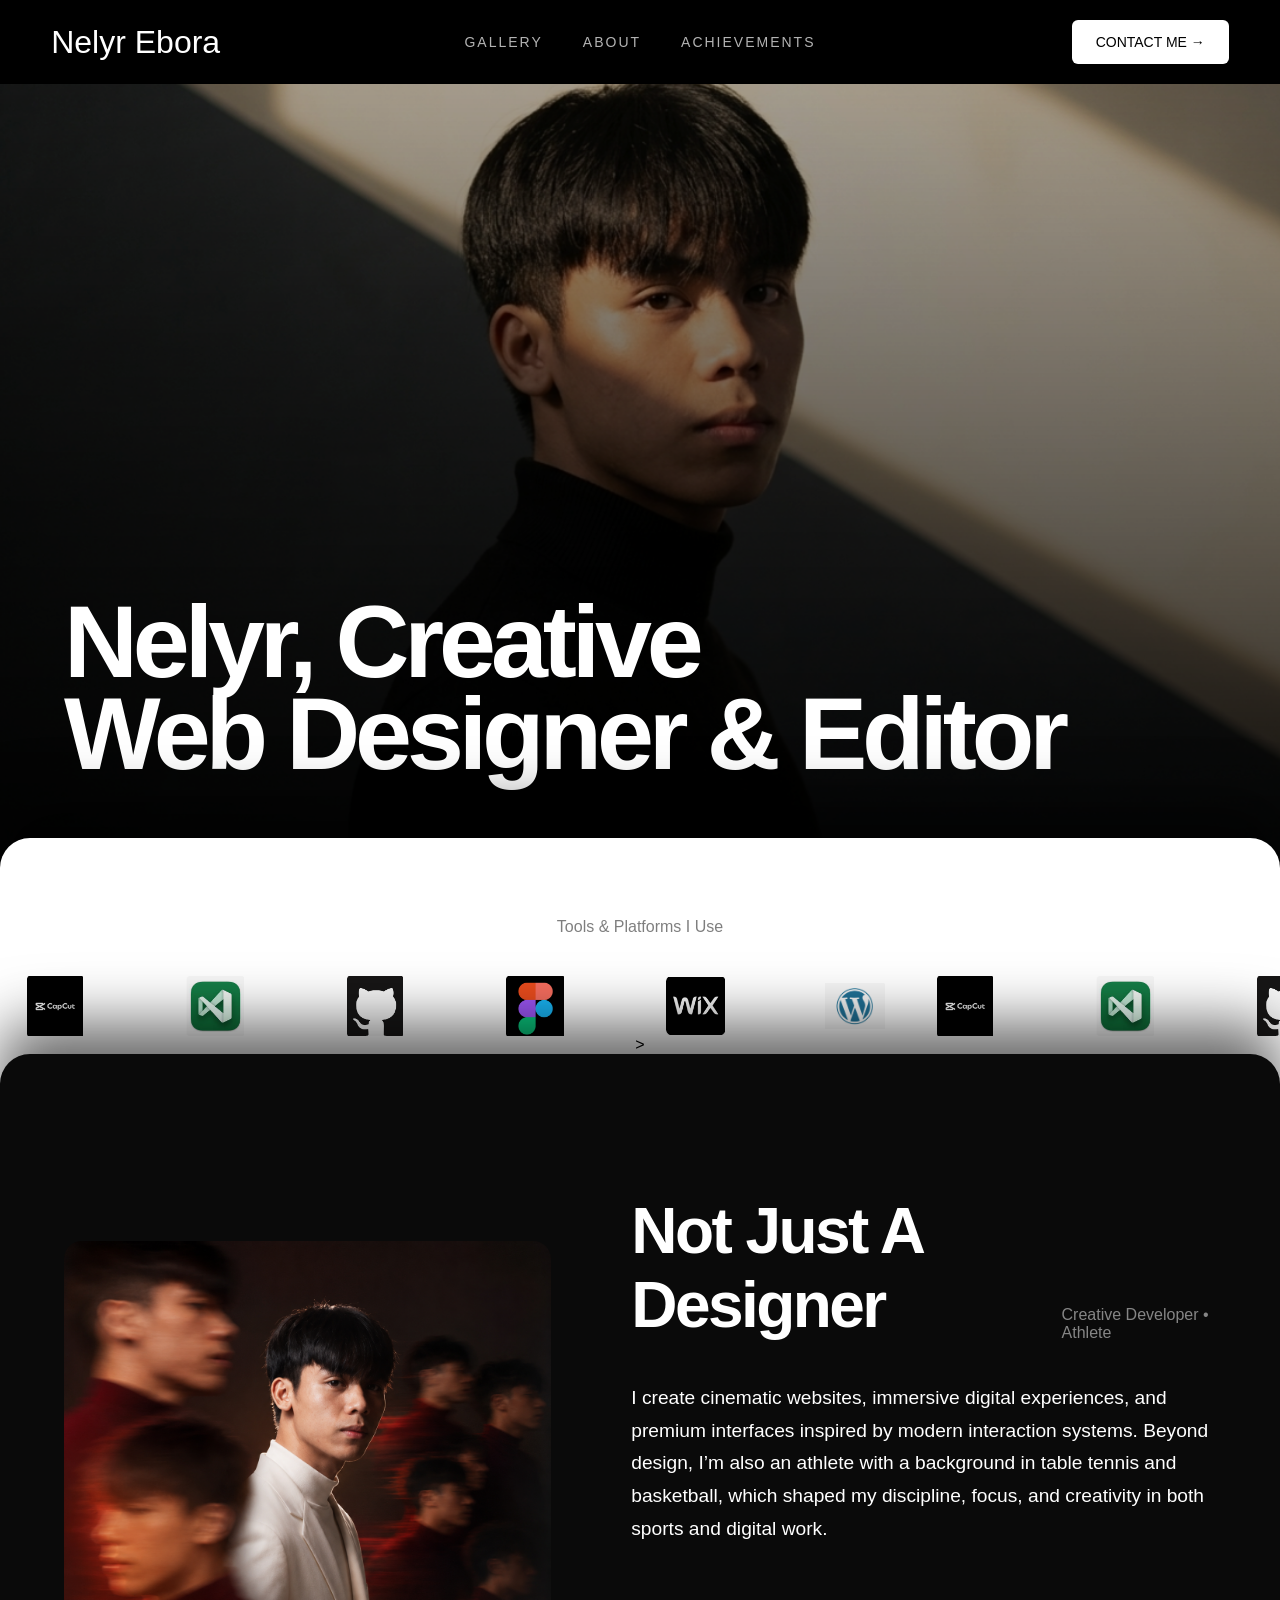
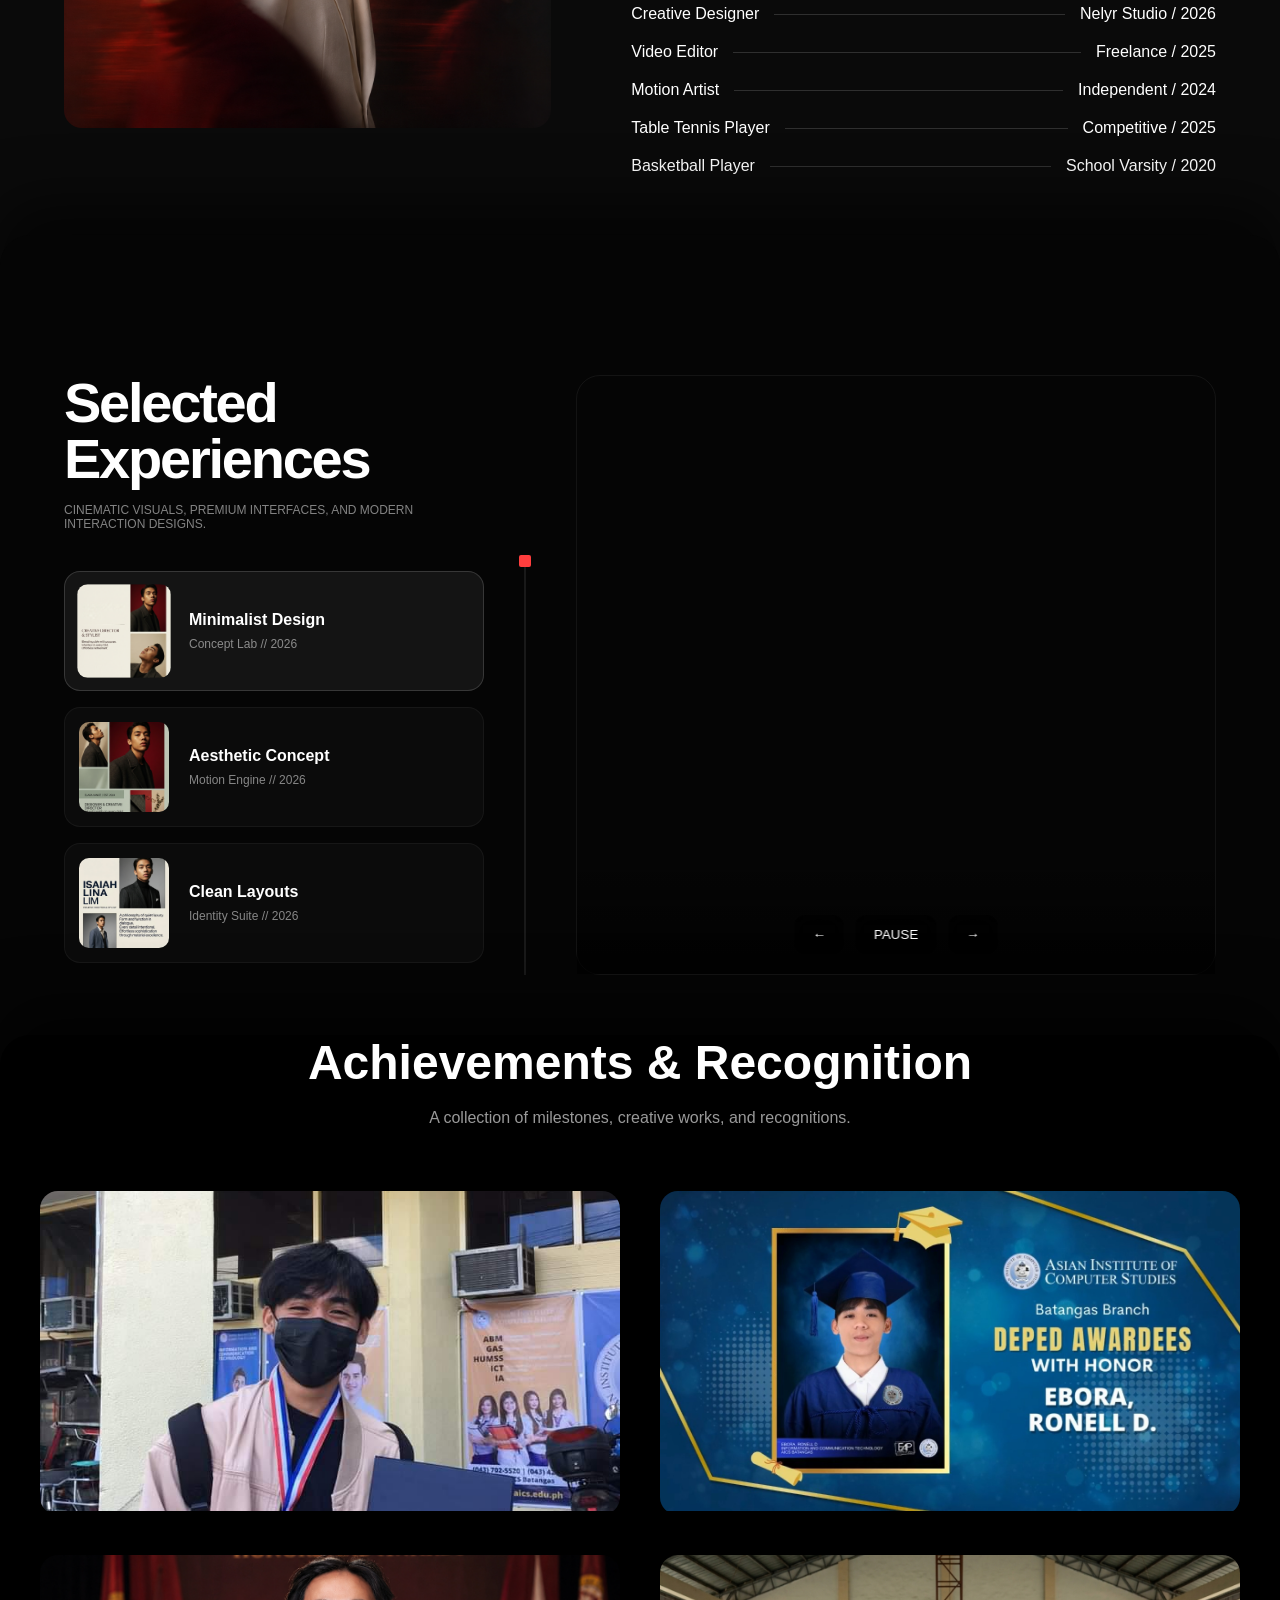
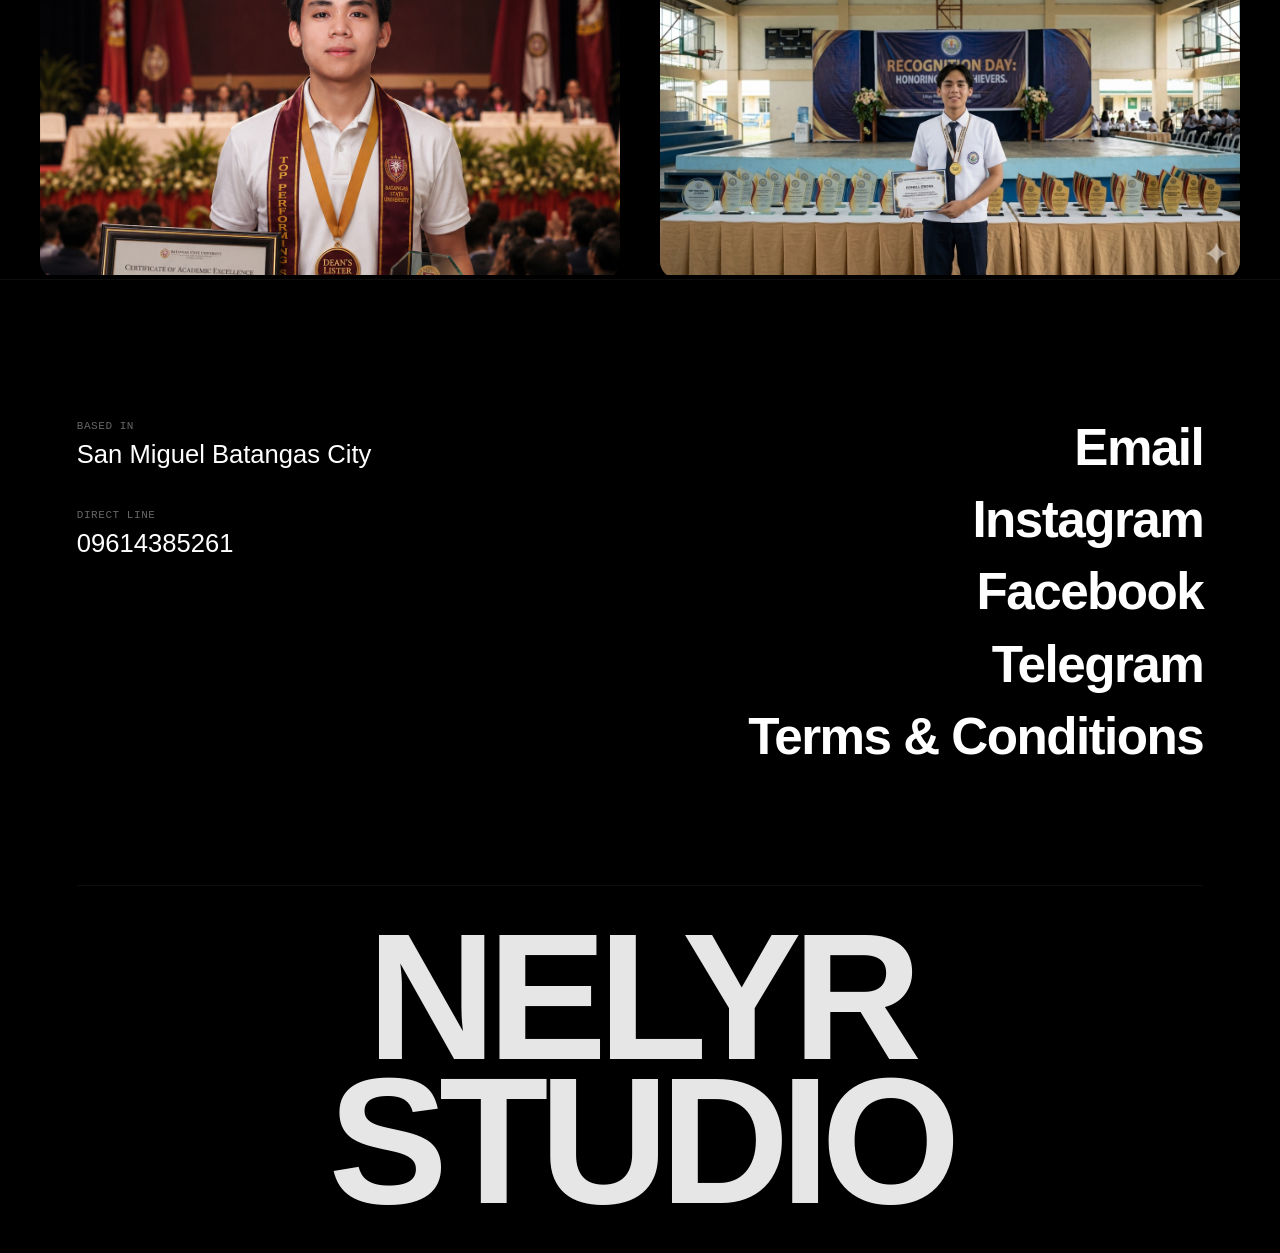
==== index.html @ 5912e6f0 "initial commit websites" ====
<!DOCTYPE html>
<html lang="en">
<head>
    <meta charset="UTF-8" />
    <meta name="viewport" content="width=device-width, initial-scale=1.0" />

    <title>Nelyr | Creative Designer</title>

    <link rel="stylesheet" href="style.css" />
    <link rel="stylesheet" href="animations.css" />
    <link rel="stylesheet" href="gallery.css" />
</head>

<body>

    <!-- NAVBAR -->
    <nav class="navbar">

        <div class="logo">
            <a href="#" class="logo-link">Nelyr Ebora</a>
        </div>

        <ul class="nav-links">
            <li><a href="#gallery">Gallery</a></li>
            <li><a href="#about">About</a></li>
            <li><a href="#achievements">Achievements</a></li>
        </ul>

        <div class="nav-right">

            <!-- FIXED CONTACT BUTTON -->
            <a href="#" class="contact-btn" id="contactTrigger">
                CONTACT ME →
            </a>

        </div>

    </nav>

    <!-- HERO -->
    <header class="hero">

        <img src="images/mark-g.png" alt="Hero Image" class="hero-image" />

        <div class="hero-overlay"></div>

        <div class="hero-title-wrapper">

            <h1 class="reveal-text">
                Nelyr, Creative
            </h1>

            <h1 class="reveal-text delay">
                Web Designer & Editor
            </h1>

        </div>

    </header>

    <!-- TICKER -->

    <p>Tools & Platforms I Use</p>

    <section class="ticker-section">

    <p>Tools & Platforms I Use</p>

  <div class="ticker-wrapper">

    <div class="ticker-track">

        <!-- GROUP 1 -->
        <div class="ticker-group">
            <div class="ticker-item"><img src="images/capcut.png"></div>
            <div class="ticker-item"><img src="images/vscode.png"></div>
            <div class="ticker-item"><img src="images/github.png"></div>
            <div class="ticker-item"><img src="images/figma.png"></div>
            <div class="ticker-item"><img src="images/wix.png"></div>
            <div class="ticker-item"><img src="images/wordpress.png"></div>
        </div>

        <!-- GROUP 2 (IDENTICAL COPY) -->
        <div class="ticker-group">
            <div class="ticker-item"><img src="images/capcut.png"></div>
            <div class="ticker-item"><img src="images/vscode.png"></div>
            <div class="ticker-item"><img src="images/github.png"></div>
            <div class="ticker-item"><img src="images/figma.png"></div>
            <div class="ticker-item"><img src="images/wix.png"></div>
            <div class="ticker-item"><img src="images/wordpress.png"></div>
        </div>

    </div>

</div>>

</section>

    </section>

    <!-- ABOUT -->
    <section id="about" class="about-section">

        <div class="about-container">

            <div class="about-image-wrapper reveal-on-scroll slide-in-left">
                <img src="images/picpic.png" alt="Portrait" class="about-portrait">
            </div>

            <div class="about-content">

                <div class="about-header reveal-on-scroll fade-in-up">

                    <h2 class="about-title">
                        Not Just A Designer
                    </h2>

                    <span class="about-tag">
                        Creative Developer • Athlete
                    </span>

                </div>

               <p class="about-bio reveal-on-scroll fade-in-up delay-1">
    I create cinematic websites, immersive digital experiences, and premium interfaces inspired by modern interaction systems. Beyond design, I’m also an athlete with a background in table tennis and basketball, which shaped my discipline, focus, and creativity in both sports and digital work.
</p>

                <div class="about-timeline">

    <div class="timeline-entry reveal-on-scroll fade-in-up delay-1">
        <span class="role">Creative Designer</span>
        <div class="line"></div>
        <span class="company-year">Nelyr Studio / 2026</span>
    </div>

    <div class="timeline-entry reveal-on-scroll fade-in-up delay-2">
        <span class="role">Video Editor</span>
        <div class="line"></div>
        <span class="company-year">Freelance / 2025</span>
    </div>

    <div class="timeline-entry reveal-on-scroll fade-in-up delay-3">
        <span class="role">Motion Artist</span>
        <div class="line"></div>
        <span class="company-year">Independent / 2024</span>
    </div>

    <!-- SPORTS ADDITIONS -->

    <div class="timeline-entry reveal-on-scroll fade-in-up delay-3">
        <span class="role">Table Tennis Player</span>
        <div class="line"></div>
        <span class="company-year">Competitive / 2025</span>
    </div>

    <div class="timeline-entry reveal-on-scroll fade-in-up delay-3">
        <span class="role">Basketball Player</span>
        <div class="line"></div>
        <span class="company-year">School Varsity / 2020</span>
    </div>

</div>

    </section>

    <!-- GALLERY -->
<section id="gallery" class="gallery-section">

    <div class="framer-gallery-container reveal-on-scroll framer-scale-reveal">

        <!-- LEFT -->
        <div class="gallery-left-panel">

            <div class="brand-text-block">

                <h2 class="gallery-side-title">
                    Selected <br> Experiences
                </h2>

                <p class="gallery-side-subtitle">
                    CINEMATIC VISUALS, PREMIUM INTERFACES,
                    AND MODERN INTERACTION DESIGNS.
                </p>

            </div>

            <div class="thumbnail-scroll-area" id="thumbScrollArea">

                <a href="#" class="thumb-item active"
                    data-video="images/my-edit.mp4"
                    data-project="minimal">

                    <img src="images/minimalist-work.png">

                    <div class="thumb-info">
                        <h4>Minimalist Design</h4>
                        <span>Concept Lab // 2026</span>
                    </div>

                </a>

                <a href="#" class="thumb-item"
                    data-video="images/sample2.mp4"
                    data-project="aesthetic">

                    <img src="images/aesthetic-work.png">

                    <div class="thumb-info">
                        <h4>Aesthetic Concept</h4>
                        <span>Motion Engine // 2026</span>
                    </div>

                </a>

                <a href="#" class="thumb-item"
                    data-video="images/sample3.mp4"
                    data-project="layouts">

                    <img src="images/clean-layouts-work.png">

                    <div class="thumb-info">
                        <h4>Clean Layouts</h4>
                        <span>Identity Suite // 2026</span>
                    </div>

                </a>

            </div>

        </div>

        <!-- 🔴 INDICATOR (FIXED POSITION) -->
        <div class="slider-indicator-track">
            <div class="active-indicator-box" id="scrollTracerBox"></div>
        </div>

        <!-- RIGHT -->
        <div class="gallery-right-panel">

            <div class="main-video-showcase-box" id="videoBox">

    <video autoplay loop playsinline class="framer-main-video" id="galleryVideo">
        <source src="images/my-edit.mp4" type="video/mp4">
    </video>

    <div class="framer-video-shadow"></div>

    <!-- CONTROLS -->
<div class="video-controls">

    <button id="prevVideoBtn">←</button>

    <button id="playPauseBtn">PAUSE</button>

    <button id="nextVideoBtn">→</button>

</div>

</section>

<!-- PROJECT OVERLAY -->
<div class="project-overlay" id="projectOverlay">

    <div class="project-overlay-inner">

        <button class="back-button" id="backButton">
            ← BACK
        </button>

        <div class="project-top-grid">

            <h1 class="project-main-title" id="projectTitle">
                Minimalist Design
            </h1>

            <div class="project-meta-grid">

                <div>
                    <span>Year</span>
                    <h4 id="projectYear">2026</h4>
                </div>

                <div>
                    <span>Role</span>
                    <h4 id="projectRole">Designer</h4>
                </div>

                <div>
                    <span>Client</span>
                    <h4 id="projectClient">Nelyr Studio</h4>
                </div>

            </div>

        </div>

        <div class="project-description">
            <p id="projectDescription">
                A cinematic minimalist interface focused on modern interaction systems.
            </p>
        </div>

        <div class="project-visual-stack">

            <img
                id="mainProjectImage"
                src="images/imalu.jpg"
                alt="Project Image"
            >

        </div>

    </div>

</div>

    <!-- ACHIEVEMENTS -->
    <section id="achievements" class="achievements-section">

        <div class="achievements-container reveal-on-scroll fade-in-up">

            <div class="achievements-header">
                <h2>Achievements & Recognition</h2>
                <p>
                    A collection of milestones, creative works, and recognitions.
                </p>
            </div>

            <div class="achievements-grid">

                <div class="achievement-card">
                    <img src="images/achievement1.jpg">
                    <div class="achievement-info">
                        <h3>A Candid Moment of Achievement</h3>
                        <p>A young man stands outside his school smiling through a mask while holding his diploma and wearing a medal, marking the beginning of his academic journey.</p>
                    </div>
                </div>

                <div class="achievement-card">
                    <img src="images/achievement2.jpg">
                    <div class="achievement-info">
                        <h3>DepEd 'With Honor' Recognition</h3>
                        <p>A digital framed certificate officially recognizes the student for his dedication, honoring him with a diploma for Information and Communication Technology at the Asian Institute of Computer Studies.</p>
                    </div>
                </div>

                <div class="achievement-card">
                    <img src="images/achievement3.png">
                    <div class="achievement-info">
                        <h3>Dean's Lister Top Performer</h3>
                        <p>The student proudly holds his Academic Excellence certificate and glass trophy after being named a Dean’s Lister and Top Performing Student at Batangas State University’s 2024 Honors and Awards ceremony..</p>
                    </div>
                </div>

                <div class="achievement-card">
                    <img src="images/achievement4.png">
                    <div class="achievement-info">
                        <h3>Consistently High Honors</h3>
                        <p>The high school student in full uniform smiles confidently as he presents his Certificate of Recognition for maintaining high honors and consistently achieving academic excellence at Libjo National High School.</p>
                    </div>
                </div>

            </div>

        </div>

    </section>

    <!-- CONTACT MODAL -->
    <div class="contact-modal-overlay" id="contactModal">

        <div class="contact-modal-box">

            <button class="contact-close-btn" id="closeContactModal">×</button>

            <div class="contact-modal-content">

                <span class="contact-mini-tag">CONTACT INFORMATION</span>

                <h2 class="contact-main-title">
                    Let's Build Something Minimal & Cinematic.
                </h2>

                <div class="contact-info-stack">

                    <div class="contact-info-card">
                        <span>Email</span>
                        <a href="mailto:eboraronell2@gmail.com">eboraronell2@gmail.com</a>
                    </div>

                    <div class="contact-info-card">
                        <span>Phone</span>
                        <a href="tel:09614385261">09614385261</a>
                    </div>

                    <div class="contact-info-card">
                        <span>Location</span>
                        <p>San Miguel Batangas City</p>
                    </div>

                    <div class="contact-info-card">
                        <span>Telegram</span>
                        <a href="https://t.me/kekeyame" target="_blank">@kekeyame</a>
                    </div>

                </div>

            </div>

        </div>

    </div>

    <!-- TERMS MODAL -->
    <div id="termsModalWrapper" class="terms-modal-overlay">

        <div class="terms-modal-box">

            <div class="modal-header">

                <h3>Terms of Service</h3>

                <button id="closeTermsBtn" class="modal-close-icon">&times;</button>

            </div>

            <div class="modal-scroll-body">

                <p class="legal-date">Last Updated: May 2026</p>

                <h4>1. Creative Framework & IP</h4>
                <p>Protected design assets and works.</p>

            </div>

        </div>

    </div>

    <!-- FOOTER -->
    <footer class="main-footer">

        <div class="footer-grid">

            <div class="footer-col-left">

                <div class="info-block">
                    <span class="info-label">Based In</span>
                    <p class="info-value">San Miguel Batangas City</p>
                </div>

                <div class="info-block">
                    <span class="info-label">Direct Line</span>
                    <p class="info-value">09614385261</p>
                </div>

            </div>

            <div class="footer-col-right">

                <ul class="footer-nav-list">

                    <li><a href="mailto:eboraronell2@gmail.com" class="footer-link">Email</a></li>
                    <li><a href="https://instagram.com" target="_blank" class="footer-link">Instagram</a></li>
                    <li><a href="https://facebook.com" target="_blank" class="footer-link">Facebook</a></li>
                    <li><a href="https://t.me/kekeyame" target="_blank" class="footer-link">Telegram</a></li>
                    <li><a href="#" id="termsTriggerBtn" class="footer-link">Terms & Conditions</a></li>

                </ul>

            </div>

        </div>

        <div class="footer-branding">
            <h1>NELYR STUDIO</h1>
        </div>

    </footer>

    <script src="script.js"></script>

</body>
</html>
---- style.css ----
/* RESET */

*{
    margin:0;
    padding:0;
    box-sizing:border-box;
}

html{
    scroll-behavior:smooth;
}

body{
    background:#000;
    color:#fff;
    font-family:'Helvetica Neue',sans-serif;
    overflow-x:hidden;
}


/* NAVBAR */

.navbar{
    position:fixed;
    top:0;
    width:100%;
    padding:20px 4%;
    display:grid;
    grid-template-columns:1fr auto 1fr;
    align-items:center;
    z-index:1000;
    background:#000;
    transition:transform .4s cubic-bezier(.16,1,.3,1);
}

.navbar-hidden{
    transform:translateY(-100%);
}

/* LOGO (Nelyr Ebora) hover zoom */
.logo-link {
    display: inline-block;
    transition: transform 0.3s cubic-bezier(.16,1,.3,1);
}

.logo-link:hover {
    transform: scale(1.12);
}

/* CONTACT ME button hover zoom */
.contact-btn {
    display: inline-block;
    transition: transform 0.3s cubic-bezier(.16,1,.3,1);
}

.contact-btn:hover {
    transform: scale(1.12);
}

.logo-link{
    color:#fff;
    text-decoration:none;
    font-size:32px;
}

.nav-links{
    display:flex;
    gap:40px;
    list-style:none;
}

.nav-links li a {
    display: inline-block;
    transition: transform 0.25s ease, opacity 0.25s ease;
}

.nav-links li a:hover {
    transform: scale(1.15);
    opacity: 1;
}

.nav-links a{
    color:#fff;
    text-decoration:none;
    font-size:14px;
    text-transform:uppercase;
    letter-spacing:2px;
    opacity:.7;
    transition:.3s;
}

.nav-links a:hover{
    opacity:1;
}

.nav-right{
    display:flex;
    justify-content:flex-end;
}

.contact-btn{
    background:#fff;
    color:#000;
    text-decoration:none;
    padding:14px 24px;
    border-radius:6px;
    font-size:14px;
}

/* HERO */

.hero{
    height:100vh;
    position:relative;
    overflow:hidden;
    display:flex;
    align-items:flex-end;
}

.hero-image{
    pointer-events:none;
}

.hero-image{
    position:absolute;
    width:100%;
    height:100%;
    object-fit:cover;
    filter:brightness(.7);

    pointer-events:none;
}

.hero-overlay{
    position:absolute;
    inset:0;
    background:linear-gradient(to top, rgba(0,0,0,.8), transparent);

    pointer-events:none;
}

.hero-title-wrapper{
    position:relative;
    z-index:2;
    margin-left:5%;
    margin-bottom:120px;
}

.reveal-text{
    font-size:clamp(3rem,8vw,8rem);
    line-height:.9;
    letter-spacing:-.05em;
    font-weight:700;
}

/* TICKER */

.ticker-section{
    background:#fff;
    color:#000;
    padding:80px 0;
    overflow:hidden;
    text-align:center;
}

.ticker-section p{
    margin-bottom:40px;
    opacity:.5;
}

.ticker-wrapper-track{
    overflow:hidden;
}

.ticker-container{
    display:flex;
    gap:30px;
    width:max-content;
    animation:continuousTicker 18s linear infinite;
}

.skill-card{
    padding:24px 40px;
    border-radius:16px;
    min-width:240px;
    font-weight:700;
}


.orange{
    background:#ff6b35;
    color:#fff;
}

.white{
    background:#f5f5f5;
    color:#000;
}

.framer{
    background:#ff3e3e;
}

.figma{
    background:#ededed;
    color:#000;
}

/* ABOUT */

.about-section{
    padding:140px 5%;
}

.about-container{
    max-width:1500px;
    margin:auto;
    display:grid;
    grid-template-columns:1fr 1.2fr;
    gap:80px;
    align-items:center;
}

.about-image-wrapper{
    border-radius:18px;
    overflow:hidden;
}

.about-portrait{
    width:100%;
    display:block;
}

.about-title{
    font-size:clamp(2.5rem,5vw,5rem);
    letter-spacing:-.04em;
}

.about-tag{
    opacity:.5;
}

.about-header{
    display:flex;
    justify-content:space-between;
    align-items:flex-end;
    margin-bottom:40px;
}

.about-bio{
    font-size:1.2rem;
    line-height:1.7;
    opacity:.8;
    margin-bottom:60px;
}

.about-timeline{
    display:flex;
    flex-direction:column;
    gap:20px;
}

.timeline-entry{
    display:flex;
    align-items:center;
    gap:15px;
}

.line{
    flex-grow:1;
    height:1px;
    background:rgba(255,255,255,.15);
}

/* ACHIEVEMENTS */

/* ========================= */
/* ACHIEVEMENTS MODERN GRID */
/* ========================= */

.achievements-container{
    max-width:1200px;
    margin:auto;
}

.achievements-header{
    text-align:center;
    margin-bottom:60px;
}

.achievements-header h2{
    font-size:3rem;
    margin-bottom:15px;
}

.achievements-header p{
    opacity:0.6;
    max-width:600px;
    margin:auto;
    line-height:1.6;
}

.achievements-grid{
    display:grid;
    grid-template-columns:repeat(2,1fr);
    gap:40px;
}

/* CARD */
.achievement-card{
    position:relative;
    overflow:hidden;
    border-radius:18px;
    cursor:pointer;
    transform:translateY(30px);
    opacity:0;
    transition:all 0.8s cubic-bezier(0.16,1,0.3,1);
}

/* IMAGE */
.achievement-card img{
    width:100%;
    height:320px;
    object-fit:cover;
    transition:transform 0.6s ease;
}

/* INFO */
.achievement-info{
    position:absolute;
    bottom:0;
    left:0;
    width:100%;
    padding:25px;

    background:linear-gradient(to top, rgba(0,0,0,0.85), transparent);

    transform:translateY(20px);
    opacity:0;
    transition:all 0.5s ease;
}

.achievement-info h3{
    font-size:1.2rem;
    margin-bottom:8px;
}

.achievement-info p{
    font-size:0.9rem;
    opacity:0.7;
    line-height:1.5;
}

/* HOVER EFFECT */
.achievement-card:hover img{
    transform:scale(1.08);
}

.achievement-card:hover .achievement-info{
    transform:translateY(0);
    opacity:1;
}

/* SCROLL ANIMATION (JS controlled) */
.achievement-card.revealed{
    transform:translateY(0);
    opacity:1;
}

/* RESPONSIVE */
@media(max-width:900px){
    .achievements-grid{
        grid-template-columns:1fr;
    }
}

/* RESPONSIVE */

@media(max-width:1100px){

    .about-container{
        grid-template-columns:1fr;
    }

}

@media(max-width:800px){

    .nav-links{
        display:none;
    }

    .reveal-text{
        font-size:3rem;
    }

}

/* ========================================= */
/* PROJECT DEEP DIVE OVERLAY SYSTEM */
/* ========================================= */

.project-overlay{
    position: fixed;
    inset: 0;
    width: 100%;
    height: 100vh;

    background: #000;
    z-index: 99999;

    overflow-y: auto;

    opacity: 0;
    visibility: hidden;

    transition:
    opacity 0.7s cubic-bezier(0.16,1,0.3,1),
    visibility 0.7s;
}

/* ACTIVE OPEN */
.project-overlay.active{
    opacity: 1;
    visibility: visible;
}

/* MAIN CONTENT */
.project-overlay-inner{
    width: 100%;
    max-width: 1500px;

    margin: 0 auto;

    padding:
    140px 6%
    120px;
}

/* BACK BUTTON */
.back-button{
    background: transparent;
    border: none;

    color: #fff;

    font-size: 16px;
    letter-spacing: 0.08em;

    margin-bottom: 80px;

    cursor: none;

    opacity: 0.6;

    transition: opacity 0.3s ease;
}

.back-button:hover{
    opacity: 1;
}

/* TOP GRID */
.project-top-grid{
    display: flex;
    justify-content: space-between;
    align-items: flex-end;

    gap: 60px;

    margin-bottom: 80px;

    flex-wrap: wrap;
}

/* TITLE */
.project-main-title{
    font-size: clamp(4rem,9vw,9rem);

    line-height: 0.9;

    letter-spacing: -0.05em;

    max-width: 900px;
}

/* META GRID */
.project-meta-grid{
    display: grid;
    grid-template-columns: repeat(3,1fr);

    gap: 40px;
}

.project-meta-grid span{
    display: block;

    font-size: 11px;

    text-transform: uppercase;

    opacity: 0.4;

    margin-bottom: 12px;

    letter-spacing: 0.08em;
}

.project-meta-grid h4{
    font-size: 18px;
    font-weight: 500;
}

/* DESCRIPTION */
.project-description{
    max-width: 900px;

    margin-bottom: 120px;
}

.project-description p{
    font-size: clamp(1.1rem,1.5vw,1.5rem);

    line-height: 1.8;

    opacity: 0.8;
}

/* VISUAL STACK */
.project-visual-stack{
    display: flex;
    flex-direction: column;

    gap: 40px;
}

.project-visual-stack img{
    width: 100%;

    border-radius: 18px;

    object-fit: cover;
}

/* MOBILE */
@media(max-width:900px){

    .project-main-title{
        font-size: 4rem;
    }

    .project-meta-grid{
        grid-template-columns: 1fr;
        gap: 20px;
    }

}
/* ========================= */
/* STICKY STACKING EFFECT */
/* ========================= */

/* HERO stays sticky */

/* optional: bawat section iba konting lift */
.about-section{
    z-index: 3;
    background: #0a0a0a;
}

.gallery-section{
    z-index: 4;
    background: #050505;
}

.achievements-section{
    z-index: 5;
    background: #000;
}

/* ========================= */
/* FROZEN HERO (CURTAIN EFFECT) */
/* ========================= */

.hero{
    position: fixed;
    inset: 0;
    width: 100%;
    height: 100vh;
    z-index: 1;
}

/* ALL SECTIONS FLOAT ABOVE HERO */
.ticker-section,
.about-section,
.gallery-section,
.achievements-section{
    position: relative;
    z-index: 2;
    margin-top: 100vh;
    background: #000;
}

/* layering polish */
.about-section{ z-index: 3; background:#0a0a0a; }
.gallery-section{ z-index: 4; background:#050505; }
.achievements-section{ z-index: 5; background:#000; }

/* ========================= */
/* STICKY OVERLAY EFFECT */
/* ========================= */

.hero{
    position:sticky;
    top:0;

    height:100vh;

    overflow:hidden;
    display:flex;
    align-items:flex-end;

    z-index:1;
}

/* SECTIONS STACK ABOVE HERO */

.ticker-section,
.about-section,
.gallery-section,
.achievements-section{
    position:relative;

    z-index:2;

    margin-top:-80px;

    border-radius:30px 30px 0 0;

    box-shadow:0 -30px 60px rgba(0,0,0,.6);
}

/* LAYER COLORS */

.ticker-section{
    background:#fff;
}

.about-section{
    background:#0a0a0a;
    z-index:3;
}

.gallery-section{
    background:#050505;
    z-index:4;
}

.achievements-section{
    background:#000;
    z-index:5;
}

/* OVERLAY ANIMATION */
.project-overlay {
    opacity: 0;
    transform: scale(0.98);
    transition: all 0.4s ease;
    pointer-events: none;
}

.project-overlay.active {
    opacity: 1;
    transform: scale(1);
    pointer-events: auto;
}

/* STAGGER CONTENT */
.project-overlay-inner > * {
    opacity: 0;
    transform: translateY(20px);
    transition: all 0.5s ease;
}

.project-overlay.active .project-overlay-inner > * {
    opacity: 1;
    transform: translateY(0);
}

.project-overlay.active .project-overlay-inner > *:nth-child(1) { transition-delay: 0.1s; }
.project-overlay.active .project-overlay-inner > *:nth-child(2) { transition-delay: 0.2s; }
.project-overlay.active .project-overlay-inner > *:nth-child(3) { transition-delay: 0.3s; }
.project-overlay.active .project-overlay-inner > *:nth-child(4) { transition-delay: 0.4s; }

/* ======================================================= */
/* PREMIUM INTERACTIVE FOOTER SYSTEM STYLES                */
/* ======================================================= */
.main-footer {
    background-color: #000000;
    color: #ffffff;
    padding: 140px 6% 40px 6%;
    border-top: 1px solid rgba(255, 255, 255, 0.05);
    width: 100%;
    box-sizing: border-box;
    position: relative;
    z-index: 20; /* Tinitiyak na nasa ibabaw ito ng card overlap layers */
}

.footer-grid {
    display: grid;
    grid-template-columns: 1fr 1.2fr;
    gap: 60px;
    align-items: start;
    margin-bottom: 120px;
}

/* KALIWANG COLUMN (INFO STACKS) */
.footer-col-left {
    display: flex;
    flex-direction: column;
    gap: 40px;
}

.info-block {
    display: flex;
    flex-direction: column;
    gap: 8px;
}

.info-label {
    font-size: 11px;
    font-family: monospace;
    text-transform: uppercase;
    letter-spacing: 0.05em;
    color: rgba(255, 255, 255, 0.4);
}

.info-value {
    font-size: clamp(1.2rem, 2vw, 1.8rem);
    font-weight: 500;
    color: #ffffff;
}

/* KANANG COLUMN (INTERACTIVE LINKS LIST) */
.footer-col-right {
    display: flex;
    justify-content: flex-end;
}

.footer-nav-list {
    list-style: none;
    padding: 0;
    margin: 0;
    display: flex;
    flex-direction: column;
    gap: 16px;
    align-items: flex-end; /* Naka-align sa kanan para premium tingnan */
}

.footer-link {
    font-size: clamp(2rem, 4vw, 3.8rem);
    font-weight: 600;
    letter-spacing: -0.03em;
    color: #ffffff;
    text-decoration: none;
    display: inline-block;
    line-height: 1.1;
    transition: opacity 0.35s cubic-bezier(0.16, 1, 0.3, 1), 
                transform 0.35s cubic-bezier(0.16, 1, 0.3, 1);
    transform-origin: right center;
}

/* SIBLING INTERACTION ENGINE (FADE OUT OTHERS ON HOVER) */
.footer-nav-list:hover .footer-link {
    opacity: 0.25; /* Lumalamlam ang lahat ng links kapag may isang hino-hover */
}

.footer-nav-list .footer-link:hover {
    opacity: 1 !important; /* Nanatiling maliwanag ang tinatamaan ng cursor */
    transform: scale(1.03); /* Bahagyang umaalsa pakanan */
}

/* BRANDING LOGO SA PINAKABABA */
.footer-branding {
    width: 100%;
    text-align: center;
    border-top: 1px solid rgba(255, 255, 255, 0.05);
    padding-top: 40px;
}

.footer-branding h1 {
    font-size: clamp(3rem, 14vw, 15rem);
    font-weight: 800;
    letter-spacing: -0.05em;
    margin: 0;
    line-height: 0.8;
    color: #ffffff;
    opacity: 0.9;
    user-select: none;
}

/* ======================================================= */
/* SMOOTH TERMS & CONDITIONS POP-UP ENGINE (MODAL)         */
/* ======================================================= */
.terms-modal-overlay {
    position: fixed;
    top: 0;
    left: 0;
    width: 100%;
    height: 100%;
    background-color: rgba(0, 0, 0, 0.85);
    backdrop-filter: blur(8px); /* Blur effect sa likod para sa premium look */
    z-index: 10000; /* Tinitiyak na ito ang pinaka-itaas sa buong site */
    display: flex;
    align-items: center;
    justify-content: center;
    opacity: 0;
    pointer-events: none;
    transition: opacity 0.4s cubic-bezier(0.16, 1, 0.3, 1);
}

.terms-modal-overlay.modal-active {
    opacity: 1;
    pointer-events: auto;
}

.terms-modal-box {
    background-color: #0b0b0b;
    border: 1px solid rgba(255, 255, 255, 0.1);
    width: 90%;
    max-width: 650px;
    border-radius: 16px;
    overflow: hidden;
    transform: scale(0.95) translateY(20px);
    transition: transform 0.4s cubic-bezier(0.16, 1, 0.3, 1);
}

.terms-modal-overlay.modal-active .terms-modal-box {
    transform: scale(1) translateY(0);
}

.modal-header {
    padding: 24px 30px;
    border-bottom: 1px solid rgba(255, 255, 255, 0.05);
    display: flex;
    justify-content: space-between;
    align-items: center;
}

.modal-header h3 {
    font-size: 20px;
    font-weight: 600;
    margin: 0;
    letter-spacing: -0.02em;
}

.modal-close-icon {
    background: none;
    border: none;
    color: rgba(255, 255, 255, 0.5);
    font-size: 32px;
    line-height: 1;
    cursor: none !important; /* Sinisiguro na sumusunod sa custom cursor mo */
    transition: color 0.2s;
}

.modal-close-icon:hover {
    color: #ffffff;
}

.modal-scroll-body {
    padding: 30px;
    max-height: 450px;
    overflow-y: auto;
    scrollbar-width: thin;
    scrollbar-color: rgba(255, 255, 255, 0.2) transparent;
}

/* Mga Detalye sa Loob ng Modal Content */
.legal-date {
    font-size: 12px;
    font-family: monospace;
    color: rgba(255, 255, 255, 0.4);
    margin-bottom: 24px;
}

.modal-scroll-body h4 {
    font-size: 16px;
    font-weight: 600;
    margin: 24px 0 8px 0;
    color: #ffffff;
}

.modal-scroll-body p {
    font-size: 14px;
    line-height: 1.6;
    color: rgba(255, 255, 255, 0.7);
    margin-bottom: 16px;
}

/* RESPONSIVE FOOTER SETUP */
@media (max-width: 850px) {
    .footer-grid {
        grid-template-columns: 1fr;
        gap: 50px;
        margin-bottom: 80px;
    }
    .footer-col-right {
        justify-content: flex-start;
    }
    .footer-nav-list {
        align-items: flex-start;
    }
    .footer-link {
        transform-origin: left center;
    }
}

/* ================================= */
/* CONTACT MODAL */
/* ================================= */

.contact-modal-overlay{
    position:fixed;
    inset:0;

    width:100%;
    height:100vh;

    background:rgba(0,0,0,.82);
    backdrop-filter:blur(12px);

    display:flex;
    justify-content:center;
    align-items:center;

    z-index:999999;

    opacity:0;
    visibility:hidden;

    transition:
    opacity .5s cubic-bezier(.16,1,.3,1),
    visibility .5s;
}

/* ACTIVE */
.contact-modal-overlay.active{
    opacity:1;
    visibility:visible;
}

/* BOX */
.contact-modal-box{
    width:90%;
    max-width:850px;

    background:#0a0a0a;

    border:1px solid rgba(255,255,255,.08);

    border-radius:28px;

    padding:70px;

    position:relative;

    overflow:hidden;

    transform:
    translateY(40px)
    scale(.96);

    transition:
    transform .6s cubic-bezier(.16,1,.3,1);
}

/* OPEN */
.contact-modal-overlay.active
.contact-modal-box{
    transform:
    translateY(0)
    scale(1);
}

/* CLOSE */
.contact-close-btn{
    position:absolute;
    top:24px;
    right:24px;

    width:48px;
    height:48px;

    border:none;
    border-radius:50%;

    background:rgba(255,255,255,.06);

    color:#fff;

    font-size:28px;

    cursor:pointer;

    transition:.3s;
}

.contact-close-btn:hover{
    background:#fff;
    color:#000;
    transform:rotate(90deg);
}

/* CONTENT */
.contact-modal-content{
    display:flex;
    flex-direction:column;
    gap:30px;
}

.contact-mini-tag{
    font-size:12px;
    letter-spacing:.25em;
    opacity:.45;
}

.contact-main-title{
    font-size:clamp(3rem,7vw,6rem);

    line-height:.92;

    letter-spacing:-.05em;

    max-width:700px;
}

.contact-description{
    max-width:650px;

    font-size:1.05rem;

    line-height:1.8;

    opacity:.72;
}

/* STACK */
.contact-info-stack{
    display:grid;
    grid-template-columns:repeat(2,1fr);
    gap:20px;

    margin-top:20px;
}

/* CARD */
.contact-info-card{
    background:#111;

    border:1px solid rgba(255,255,255,.06);

    border-radius:20px;

    padding:28px;

    transition:
    transform .4s cubic-bezier(.16,1,.3,1),
    border-color .4s;
}

.contact-info-card:hover{
    transform:translateY(-8px);

    border-color:
    rgba(255,255,255,.2);
}

.contact-info-card span{
    display:block;

    font-size:11px;

    letter-spacing:.18em;

    text-transform:uppercase;

    opacity:.45;

    margin-bottom:16px;
}

.contact-info-card a,
.contact-info-card p{
    color:#fff;

    text-decoration:none;

    font-size:1.15rem;

    line-height:1.5;
}

/* MOBILE */
@media(max-width:800px){

    .contact-modal-box{
        padding:50px 30px;
    }

    .contact-info-stack{
        grid-template-columns:1fr;
    }

    .contact-main-title{
        font-size:3rem;
    }

}

.contact-btn{
    background:#fff;
    color:#000;
    text-decoration:none;
    padding:14px 24px;
    border-radius:6px;
    font-size:14px;
    border:none;
    cursor:pointer;
    position:relative;
    z-index:999;
}



/* CRITICAL FIX: prevent weird scroll lock issues */
html, body {
    overscroll-behavior: auto;
}
---- animations.css ----
/* HERO */

.hero-image{
    animation:heroFadeUp 1.5s cubic-bezier(.16,1,.3,1) forwards;
}

.reveal-text{
    opacity:0;
    transform:translateY(60px);
    animation:fadeInUp 1.2s cubic-bezier(.16,1,.3,1) forwards;
}

.delay{
    animation-delay:.15s;
}

/* SCROLL REVEALS */

.reveal-on-scroll{
    opacity:0;
    transition:
    opacity 1.2s cubic-bezier(.16,1,.3,1),
    transform 1.2s cubic-bezier(.16,1,.3,1);
}

.reveal-on-scroll.revealed{
    opacity:1;
    transform:translate(0) scale(1);
}

.slide-in-left{
    transform:translateX(-60px);
}

.fade-in-up{
    transform:translateY(40px);
}

.framer-scale-reveal{
    transform:translateY(40px) scale(.95);
}

.delay-1{
    transition-delay:.15s;
}

.delay-2{
    transition-delay:.3s;
}

.delay-3{
    transition-delay:.45s;
}

/* KEYFRAMES */

@keyframes fadeInUp{

    to{
        opacity:1;
        transform:translateY(0);
    }

}

@keyframes heroFadeUp{

    from{
        opacity:0;
        transform:translateY(30px);
    }

    to{
        opacity:1;
        transform:translateY(0);
    }

}

@keyframes continuousTicker{

    from{
        transform:translateX(0);
    }

    to{
        transform:translateX(-50%);
    }

}

/* FIXED LAYOUT */

.thumbnail-scroll-area{
    display:flex;
    flex-direction:column;
    gap:18px;
    overflow-y:auto;
    flex-grow:1;
    scrollbar-width:none;
}

.thumbnail-scroll-area::-webkit-scrollbar{
    display:none;
}

/* HOVER ZOOM */

.thumb-item img{
    transition:
    transform .45s cubic-bezier(.16,1,.3,1);
}

.thumb-item:hover img{
    transform:scale(1.08);
}

/* ACTIVE */

.thumb-item.active img{
    transform:scale(1.04);
}

/* TRACER */

.active-indicator-box{
    transition:
    transform .45s cubic-bezier(.16,1,.3,1);
}
---- gallery.css ----
.gallery-section{
    padding:140px 5%;
}

.framer-gallery-container{
    max-width:1550px;
    margin:auto;
    display:grid;
    grid-template-columns:420px 12px 1fr;
    gap:40px;
}

.gallery-left-panel{
    display:flex;
    flex-direction:column;
    gap:40px;
    height:600px;
}

.gallery-side-title{
    font-size:3.5rem;
    line-height:1;
    letter-spacing:-.04em;
}

.gallery-side-subtitle{
    font-size:12px;
    opacity:.5;
    margin-top:16px;
}

.thumbnail-scroll-area{
    display:flex;
    flex-direction:column;
    gap:16px;
    overflow-y:auto;
    flex-grow:1;
    scrollbar-width:none;
}

.thumbnail-scroll-area::-webkit-scrollbar{
    display:none;
}

.thumb-item{
    display:flex;
    gap:20px;
    align-items:center;
    text-decoration:none;
    color:#fff;
    background:#0b0b0b;
    border:1px solid rgba(255,255,255,.05);
    border-radius:16px;
    padding:14px;
    min-height:110px;
    transition:.4s;
}

.thumb-item img{
    width:90px;
    height:90px;
    object-fit:cover;
    border-radius:10px;
}

.thumb-item:hover,
.thumb-item.active{
    background:#141414;
    border-color:rgba(255,255,255,.15);
}

.thumb-info h4{
    margin-bottom:5px;
}

.thumb-info span{
    opacity:.5;
    font-size:12px;
}

/* TRACK */

.slider-indicator-track{
    width:2px;
    background:rgba(255,255,255,.08);
    position:relative;
    margin-top:180px;
    height:calc(100% - 180px);
}

.active-indicator-box{
    width:12px;
    height:12px;
    background:#ff3e3e;
    position:absolute;
    left:-5px;
    top:0;
    border-radius:2px;
    transition:transform .2s cubic-bezier(.16,1,.3,1);
}

/* RIGHT */

.main-video-showcase-box{
    width:100%;
    min-height:600px;
    position:relative;
    border-radius:24px;

    overflow:visible; /* PALITAN ITO */

    border:1px solid rgba(255,255,255,.06);
}

.framer-main-video{
    width:100%;
    height:100%;
    object-fit:cover;
    position:absolute;
}

.framer-video-shadow{
    position:absolute;
    bottom:0;
    width:100%;
    height:20%;
    background:linear-gradient(to top, rgba(0,0,0,.7), transparent);
}

@media(max-width:1100px){

    .framer-gallery-container{
        grid-template-columns:1fr;
    }

    .slider-indicator-track{
        display:none;
    }

}

/* TICKER */
.ticker-wrapper{
    overflow: hidden;
    width: 100%;
    position: relative;
}

.ticker-track{
    display: flex;
    width: max-content;
}

/* IMPORTANT: each group behaves as one continuous row */
.ticker-group{
    display: flex;
    gap: 50px;
}

/* ANIMATION APPLIED TO WHOLE TRACK */
.ticker-track{
    animation: smoothLoop 18s linear infinite;
}


/* each logo */
.ticker-item{
    flex: 0 0 auto;
    padding: 0 25px;
    background: transparent; /* IMPORTANT */
    display: flex;
    align-items: center;
}

.ticker-item img{
    width: 60px;
    height: 60px;
    object-fit: contain;
    display: block;
    background: transparent; /* IMPORTANT */
}

.ticker-track{
    gap: 0;
}

/* BIGGER ZOOM ON HOVER */
.ticker-item img:hover{
    transform: scale(1.35);
    filter: drop-shadow(0 0 10px rgba(255,255,255,0.25));
    z-index: 10;
}

.ticker-item{
    position: relative;
}

/* REAL SEAMLESS MOVEMENT */
@keyframes smoothLoop{
    0%{
        transform: translateX(0);
    }
    100%{
        transform: translateX(-50%);
    }
}

/* VIDEO CONTROLS */

.video-controls{
    position:absolute;
    bottom:20px;
    left:50%;
    transform:translateX(-50%);

    display:flex;
    gap:12px;

    z-index:999999;
}

.video-controls button{
    border:none;
    background:rgba(0,0,0,.65);
    color:#fff;

    padding:12px 18px;

    border-radius:12px;

    cursor:pointer;

    backdrop-filter:blur(10px);

    transition:.3s;
}

.video-controls button:hover{
    background:#fff;
    color:#000;
}

/* EXPAND MODE */

.main-video-showcase-box.expanded{
    position:fixed;
    inset:0;

    width:100vw;
    height:100vh;

    z-index:999999;

    border-radius:0;

    background:#000;
}

.main-video-showcase-box.expanded video{
    width:100%;
    height:100%;
    object-fit:contain;
}



#closeExpandBtn{
    display:none;

    padding:12px 22px;

    font-size:14px;
    letter-spacing:.08em;
}

/* SHOW WHEN EXPANDED */

.main-video-showcase-box.expanded #closeExpandBtn{
    display:block;
}

/* FULLSCREEN BACK BUTTON */

#closeExpandBtn{
    display:none;

    background:#fff !important;
    color:#000 !important;

    padding:12px 22px;

    border-radius:12px;

    font-size:14px;
    font-weight:600;

    letter-spacing:.08em;

    z-index:9999999;
}

/* SHOW WHEN FULLSCREEN */

.main-video-showcase-box.expanded #closeExpandBtn{
    display:block;
}
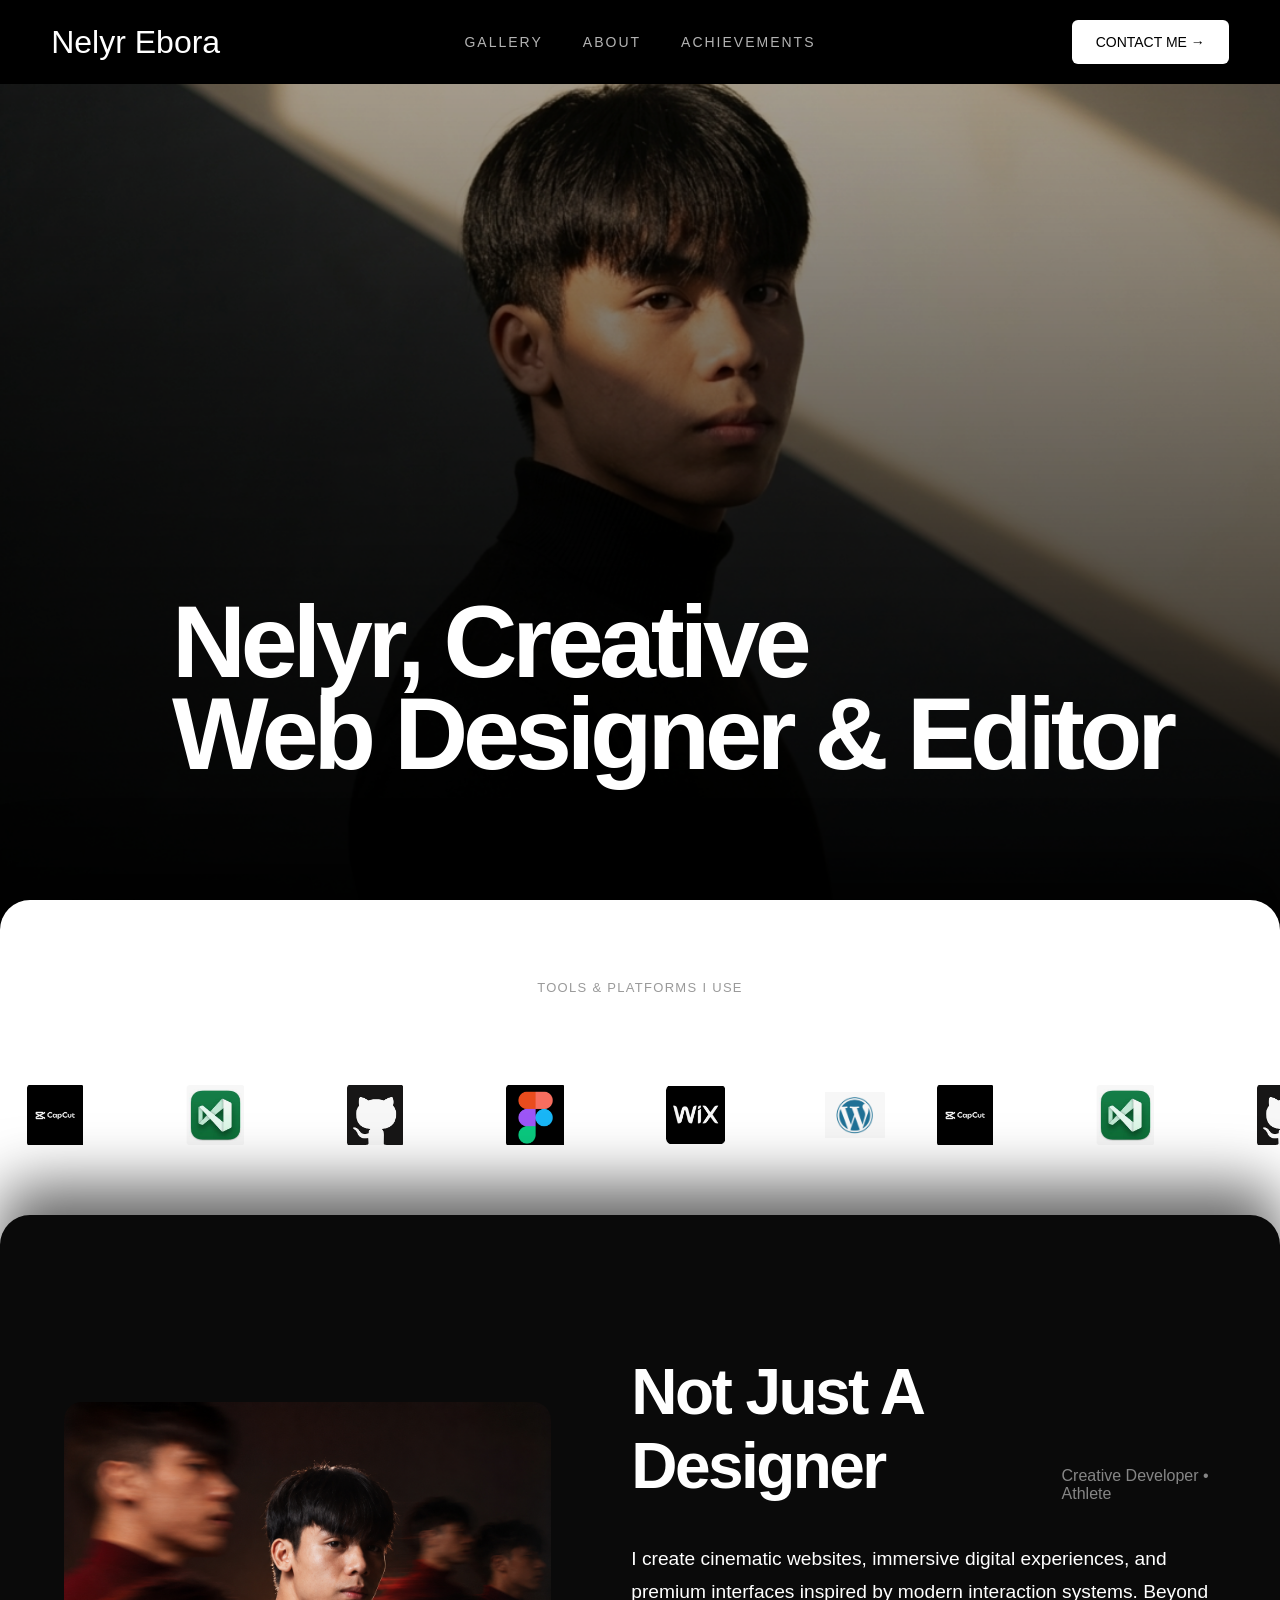
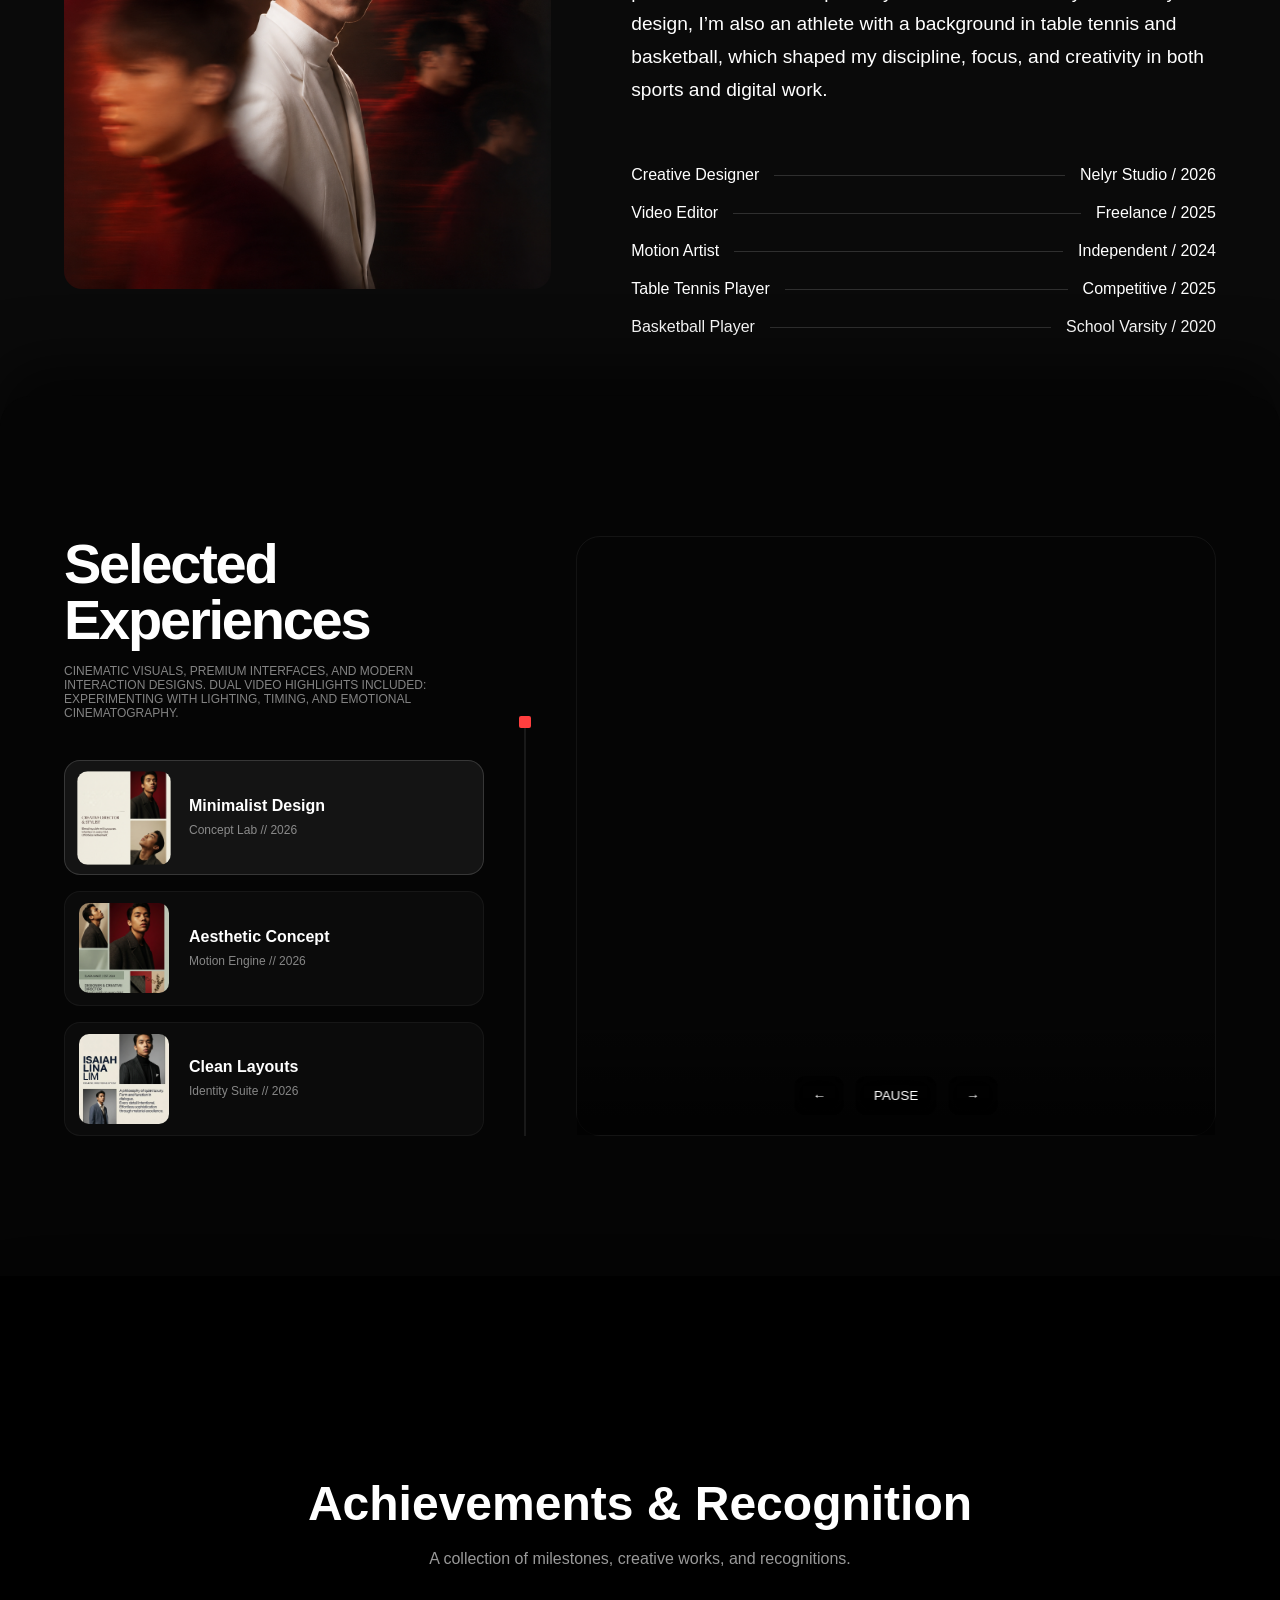
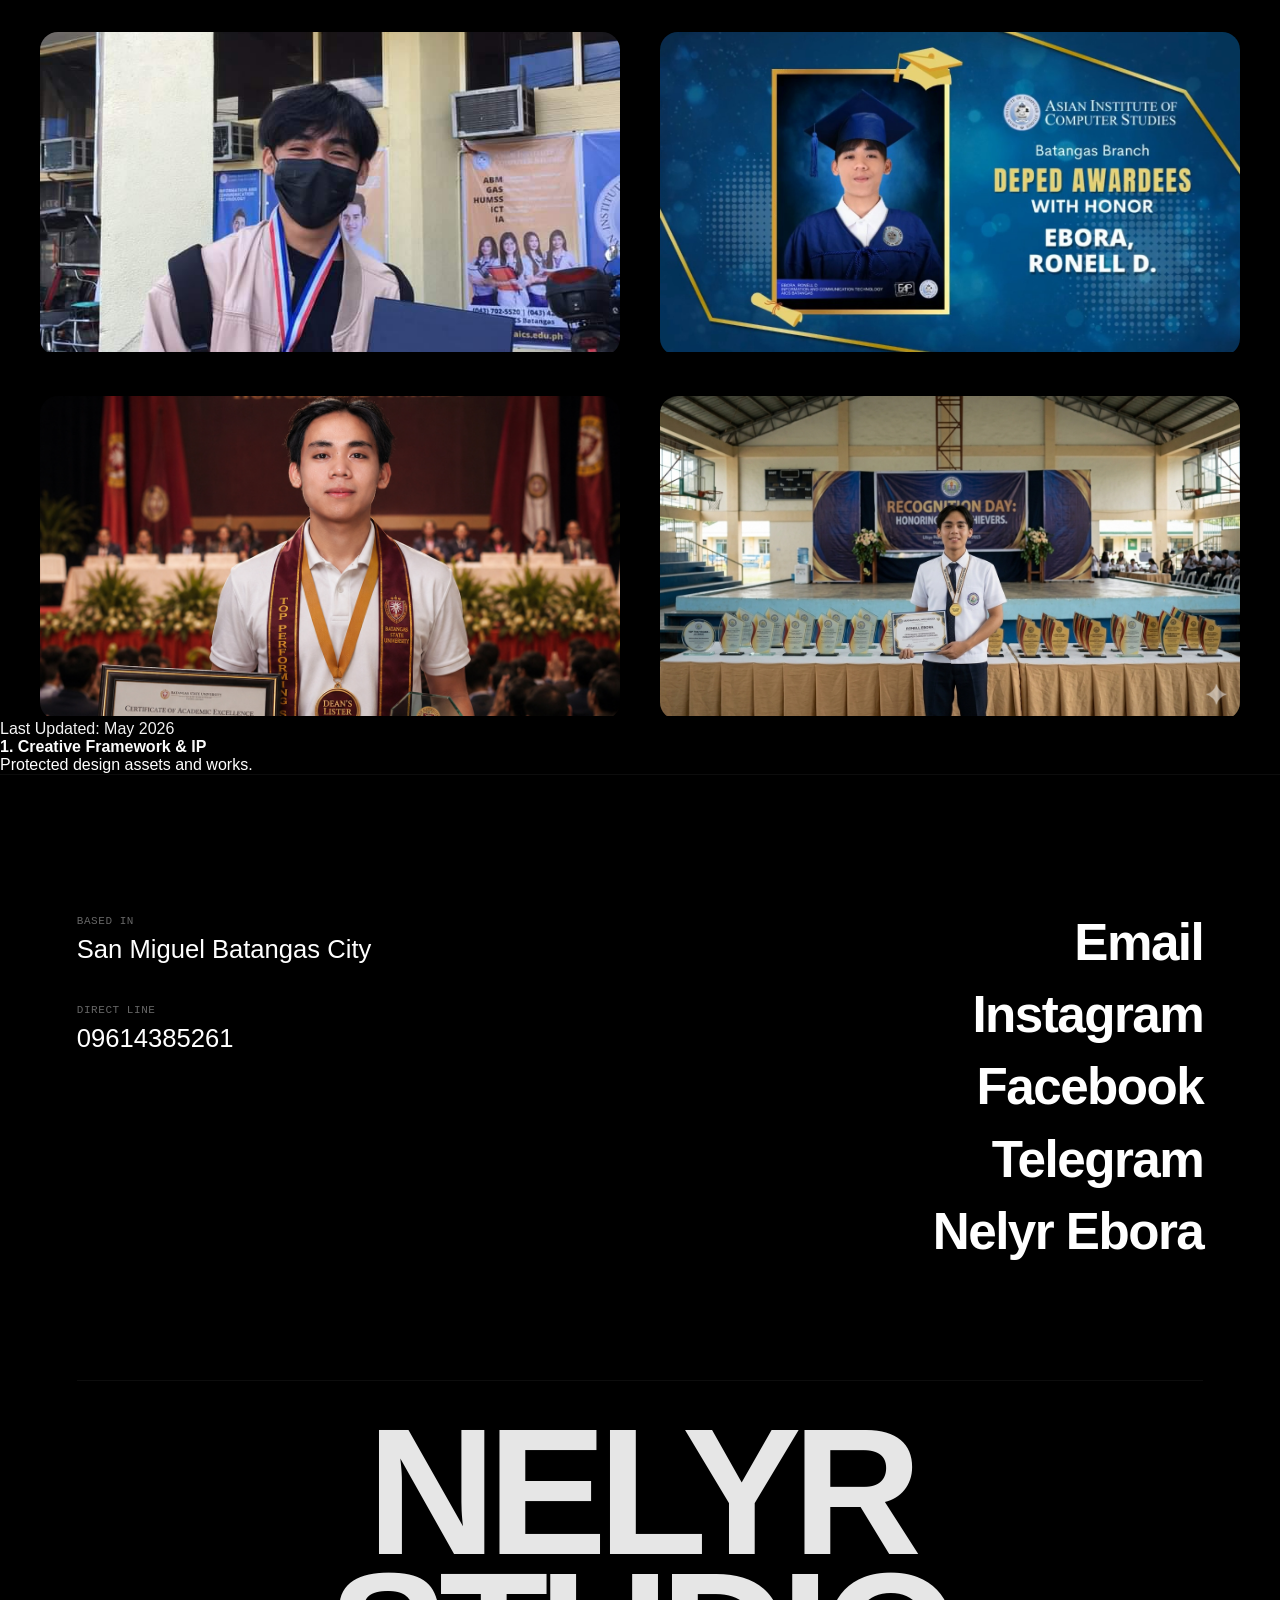
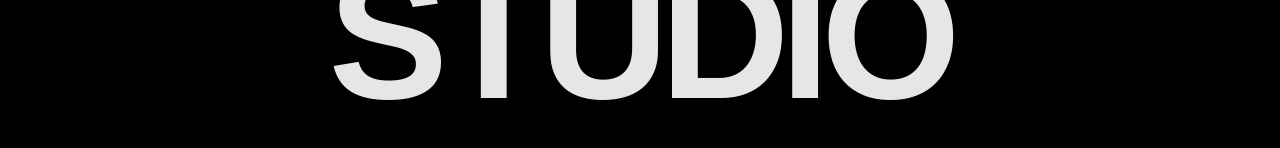
==== commit 9169062b: "ticker card layout at ticker code changes" ====
--- a/index.html
+++ b/index.html
@@ -60,108 +60,100 @@
 
     <!-- TICKER -->
 
-    <p>Tools & Platforms I Use</p>
-
-    <section class="ticker-section">
-
-    <p>Tools & Platforms I Use</p>
-
-  <div class="ticker-wrapper">
-
-    <div class="ticker-track">
-
-        <!-- GROUP 1 -->
-        <div class="ticker-group">
-            <div class="ticker-item"><img src="images/capcut.png"></div>
-            <div class="ticker-item"><img src="images/vscode.png"></div>
-            <div class="ticker-item"><img src="images/github.png"></div>
-            <div class="ticker-item"><img src="images/figma.png"></div>
-            <div class="ticker-item"><img src="images/wix.png"></div>
-            <div class="ticker-item"><img src="images/wordpress.png"></div>
-        </div>
-
-        <!-- GROUP 2 (IDENTICAL COPY) -->
-        <div class="ticker-group">
-            <div class="ticker-item"><img src="images/capcut.png"></div>
-            <div class="ticker-item"><img src="images/vscode.png"></div>
-            <div class="ticker-item"><img src="images/github.png"></div>
-            <div class="ticker-item"><img src="images/figma.png"></div>
-            <div class="ticker-item"><img src="images/wix.png"></div>
-            <div class="ticker-item"><img src="images/wordpress.png"></div>
-        </div>
-
-    </div>
-
-</div>>
-
-</section>
+   </header> <section class="ticker-section">
+
+        <p class="ticker-title">Tools & Platforms I Use</p>
+
+        <div class="ticker-wrapper">
+            <div class="ticker-track">
+                <div class="ticker-group">
+                    <div class="ticker-item"><img src="images/capcut.png"></div>
+                    <div class="ticker-item"><img src="images/vscode.png"></div>
+                    <div class="ticker-item"><img src="images/github.png"></div>
+                    <div class="ticker-item"><img src="images/figma.png"></div>
+                    <div class="ticker-item"><img src="images/wix.png"></div>
+                    <div class="ticker-item"><img src="images/wordpress.png"></div>
+                </div>
+
+                <div class="ticker-group">
+                    <div class="ticker-item"><img src="images/capcut.png"></div>
+                    <div class="ticker-item"><img src="images/vscode.png"></div>
+                    <div class="ticker-item"><img src="images/github.png"></div>
+                    <div class="ticker-item"><img src="images/figma.png"></div>
+                    <div class="ticker-item"><img src="images/wix.png"></div>
+                    <div class="ticker-item"><img src="images/wordpress.png"></div>
+                </div>
+            </div>
+        </div>
 
     </section>
 
     <!-- ABOUT -->
-    <section id="about" class="about-section">
-
-        <div class="about-container">
-
-            <div class="about-image-wrapper reveal-on-scroll slide-in-left">
-                <img src="images/picpic.png" alt="Portrait" class="about-portrait">
-            </div>
-
-            <div class="about-content">
-
-                <div class="about-header reveal-on-scroll fade-in-up">
-
-                    <h2 class="about-title">
-                        Not Just A Designer
-                    </h2>
-
-                    <span class="about-tag">
-                        Creative Developer • Athlete
-                    </span>
-
-                </div>
-
-               <p class="about-bio reveal-on-scroll fade-in-up delay-1">
-    I create cinematic websites, immersive digital experiences, and premium interfaces inspired by modern interaction systems. Beyond design, I’m also an athlete with a background in table tennis and basketball, which shaped my discipline, focus, and creativity in both sports and digital work.
-</p>
-
-                <div class="about-timeline">
-
-    <div class="timeline-entry reveal-on-scroll fade-in-up delay-1">
-        <span class="role">Creative Designer</span>
-        <div class="line"></div>
-        <span class="company-year">Nelyr Studio / 2026</span>
-    </div>
-
-    <div class="timeline-entry reveal-on-scroll fade-in-up delay-2">
-        <span class="role">Video Editor</span>
-        <div class="line"></div>
-        <span class="company-year">Freelance / 2025</span>
-    </div>
-
-    <div class="timeline-entry reveal-on-scroll fade-in-up delay-3">
-        <span class="role">Motion Artist</span>
-        <div class="line"></div>
-        <span class="company-year">Independent / 2024</span>
-    </div>
-
-    <!-- SPORTS ADDITIONS -->
-
-    <div class="timeline-entry reveal-on-scroll fade-in-up delay-3">
-        <span class="role">Table Tennis Player</span>
-        <div class="line"></div>
-        <span class="company-year">Competitive / 2025</span>
-    </div>
-
-    <div class="timeline-entry reveal-on-scroll fade-in-up delay-3">
-        <span class="role">Basketball Player</span>
-        <div class="line"></div>
-        <span class="company-year">School Varsity / 2020</span>
-    </div>
-
-</div>
-
-    </section>
+ <section id="about" class="about-section">
+
+    <div class="about-container">
+
+        <div class="about-image-wrapper reveal-on-scroll slide-in-left" 
+             onclick="window.location.href='about-me.html';" 
+             style="cursor: pointer; position: relative; z-index: 10;"
+             title="Click to view personal details">
+            
+            <img src="images/picpic.png" alt="Portrait" class="about-portrait">
+            
+        </div>
+
+        <div class="about-content">
+
+            <div class="about-header reveal-on-scroll fade-in-up">
+                <h2 class="about-title">
+                    Not Just A Designer
+                </h2>
+                <span class="about-tag">
+                    Creative Developer • Athlete
+                </span>
+            </div>
+
+            <p class="about-bio reveal-on-scroll fade-in-up delay-1">
+                I create cinematic websites, immersive digital experiences, and premium interfaces inspired by modern interaction systems. Beyond design, I’m also an athlete with a background in table tennis and basketball, which shaped my discipline, focus, and creativity in both sports and digital work.
+            </p>
+
+            <div class="about-timeline">
+
+                <div class="timeline-entry reveal-on-scroll fade-in-up delay-1">
+                    <span class="role">Creative Designer</span>
+                    <div class="line"></div>
+                    <span class="company-year">Nelyr Studio / 2026</span>
+                </div>
+
+                <div class="timeline-entry reveal-on-scroll fade-in-up delay-2">
+                    <span class="role">Video Editor</span>
+                    <div class="line"></div>
+                    <span class="company-year">Freelance / 2025</span>
+                </div>
+
+                <div class="timeline-entry reveal-on-scroll fade-in-up delay-3">
+                    <span class="role">Motion Artist</span>
+                    <div class="line"></div>
+                    <span class="company-year">Independent / 2024</span>
+                </div>
+
+                <div class="timeline-entry reveal-on-scroll fade-in-up delay-3">
+                    <span class="role">Table Tennis Player</span>
+                    <div class="line"></div>
+                    <span class="company-year">Competitive / 2025</span>
+                </div>
+
+                <div class="timeline-entry reveal-on-scroll fade-in-up delay-3">
+                    <span class="role">Basketball Player</span>
+                    <div class="line"></div>
+                    <span class="company-year">School Varsity / 2020</span>
+                </div>
+
+            </div>
+
+        </div>
+
+    </div> </section>
 
     <!-- GALLERY -->
 <section id="gallery" class="gallery-section">
@@ -179,8 +171,10 @@
 
                 <p class="gallery-side-subtitle">
                     CINEMATIC VISUALS, PREMIUM INTERFACES,
-                    AND MODERN INTERACTION DESIGNS.
+                    AND MODERN INTERACTION DESIGNS. DUAL VIDEO HIGHLIGHTS INCLUDED: 
+                    EXPERIMENTING WITH LIGHTING, TIMING, AND EMOTIONAL CINEMATOGRAPHY.
                 </p>
+
 
             </div>
 
@@ -239,9 +233,9 @@
 
             <div class="main-video-showcase-box" id="videoBox">
 
-    <video autoplay loop playsinline class="framer-main-video" id="galleryVideo">
-        <source src="images/my-edit.mp4" type="video/mp4">
-    </video>
+ <video playsinline class="framer-main-video" id="galleryVideo">
+    <source src="images/my-edit.mp4" type="video/mp4">
+</video>
 
     <div class="framer-video-shadow"></div>
 
@@ -309,7 +303,6 @@
             >
 
         </div>
-
     </div>
 
 </div>
@@ -348,7 +341,7 @@
                     <img src="images/achievement3.png">
                     <div class="achievement-info">
                         <h3>Dean's Lister Top Performer</h3>
-                        <p>The student proudly holds his Academic Excellence certificate and glass trophy after being named a Dean’s Lister and Top Performing Student at Batangas State University’s 2024 Honors and Awards ceremony..</p>
+                        <p>The student proudly holds his Academic Excellence certificate and glass trophy after being named a Dean’s Lister and Top Performing Student at Batangas State University’s 2025 Honors and Awards ceremony.</p>
                     </div>
                 </div>
 
@@ -411,21 +404,6 @@
 
     </div>
 
-    <!-- TERMS MODAL -->
-    <div id="termsModalWrapper" class="terms-modal-overlay">
-
-        <div class="terms-modal-box">
-
-            <div class="modal-header">
-
-                <h3>Terms of Service</h3>
-
-                <button id="closeTermsBtn" class="modal-close-icon">&times;</button>
-
-            </div>
-
-            <div class="modal-scroll-body">
-
                 <p class="legal-date">Last Updated: May 2026</p>
 
                 <h4>1. Creative Framework & IP</h4>
@@ -461,10 +439,10 @@
                 <ul class="footer-nav-list">
 
                     <li><a href="mailto:eboraronell2@gmail.com" class="footer-link">Email</a></li>
-                    <li><a href="https://instagram.com" target="_blank" class="footer-link">Instagram</a></li>
-                    <li><a href="https://facebook.com" target="_blank" class="footer-link">Facebook</a></li>
+                    <li><a href="https://www.instagram.com/__nelyr?igsh=MmV1bTBiMWV5M3Ri" target="_blank" class="footer-link">Instagram</a></li>
+                    <li><a href="https://www.facebook.com/share/1Dm4M2q4AK/" target="_blank" class="footer-link">Facebook</a></li>
                     <li><a href="https://t.me/kekeyame" target="_blank" class="footer-link">Telegram</a></li>
-                    <li><a href="#" id="termsTriggerBtn" class="footer-link">Terms & Conditions</a></li>
+                    <li><a href="#" id="termsTriggerBtn" class="footer-link">Nelyr Ebora</a></li>
 
                 </ul>
 
--- a/style.css
+++ b/style.css
@@ -37,6 +37,8 @@
     transform:translateY(-100%);
 }
 
+
+
 /* LOGO (Nelyr Ebora) hover zoom */
 .logo-link {
     display: inline-block;
@@ -109,12 +111,15 @@
 
 /* HERO */
 
-.hero{
-    height:100vh;
-    position:relative;
-    overflow:hidden;
-    display:flex;
-    align-items:flex-end;
+.hero {
+    position: relative;
+    width: 100%;
+    height: 100vh; 
+    min-height: 600px;
+    overflow: hidden;
+    display: flex;
+    align-items: center;
+    justify-content: center;
 }
 
 .hero-image{
@@ -146,6 +151,20 @@
     margin-bottom:120px;
 }
 
+.ticker-section {
+    position: relative;
+    width: 100%;
+    background-color: #ffffff;
+    
+    /* 🟢 HETO ANG ACCELERATOR: */
+    /* Kung may negative margin ka rito tulad ng margin-top: -50px, BURAHIN MO YUN. */
+    margin-top: 0 !important; 
+    
+    /* Naglalagay tayo ng hininga sa taas para lumubog ang white border line */
+    padding-top: 60px; 
+    padding-bottom: 120px;
+}
+
 .reveal-text{
     font-size:clamp(3rem,8vw,8rem);
     line-height:.9;
@@ -153,30 +172,43 @@
     font-weight:700;
 }
 
-/* TICKER */
-
-.ticker-section{
-    background:#fff;
-    color:#000;
-    padding:80px 0;
-    overflow:hidden;
-    text-align:center;
-}
-
-.ticker-section p{
-    margin-bottom:40px;
-    opacity:.5;
-}
-
-.ticker-wrapper-track{
-    overflow:hidden;
-}
-
-.ticker-container{
-    display:flex;
-    gap:30px;
-    width:max-content;
-    animation:continuousTicker 18s linear infinite;
+/* TIKER SECTION - INAYOS ANG GAP */
+.ticker-section {
+    background-color: #ffffff; /* O kung ano man ang kulay ng puting area mo */
+    width: 100%;
+    
+    /* 🔴 DITO MO PALUTANGIN ANG LOGOS */
+    /* Nilagyan natin ng malaking space sa ibaba (bottom padding) */
+    /* para lumayo sa itim na box sa ilalim. */
+    padding: 80px 0 120px 0; /* (Taas, Kanan, Ibaba, Kaliwa) */
+    
+    display: flex;
+    flex-direction: column;
+    align-items: center;
+    position: relative;
+}
+
+/* 🟢 DAGDAG: TITLE TEXT SPACE */
+.ticker-section p {
+    color: rgba(0, 0, 0, 0.4);
+    font-size: 13px;
+    font-weight: 500;
+    letter-spacing: 0.1em;
+    text-transform: uppercase;
+    margin: 0;
+    
+    /* Dito natin ilalayo ang text sa logos sa ilalim niya */
+    margin-bottom: 60px; 
+}
+
+/* THE WRAPPER CONTAINER */
+.ticker-wrapper {
+    width: 100%;
+    position: relative;
+    overflow: hidden;
+    
+    /* Nilagyan natin ng saktong vertical space para makahinga ang logos */
+    padding: 30px 0; 
 }
 
 .skill-card{
@@ -658,6 +690,13 @@
 .achievements-section{
     background:#000;
     z-index:5;
+}
+
+/* ADDING COMFORTABLE SPACE ABOVE ACHIEVEMENTS */
+.achievements-section {
+    padding-top: 140px;    /* Nagbibigay ng malaking espasyo sa loob ng section bago mag-text */
+    margin-top: 60px;      /* Karagdagang puwang sa labas para siguradong hiwalay sa video area */
+    background-color: #000000;
 }
 
 /* OVERLAY ANIMATION */
@@ -702,7 +741,7 @@
     width: 100%;
     box-sizing: border-box;
     position: relative;
-    z-index: 20; /* Tinitiyak na nasa ibabaw ito ng card overlap layers */
+    z-index: 20; 
 }
 
 .footer-grid {
@@ -798,104 +837,6 @@
     user-select: none;
 }
 
-/* ======================================================= */
-/* SMOOTH TERMS & CONDITIONS POP-UP ENGINE (MODAL)         */
-/* ======================================================= */
-.terms-modal-overlay {
-    position: fixed;
-    top: 0;
-    left: 0;
-    width: 100%;
-    height: 100%;
-    background-color: rgba(0, 0, 0, 0.85);
-    backdrop-filter: blur(8px); /* Blur effect sa likod para sa premium look */
-    z-index: 10000; /* Tinitiyak na ito ang pinaka-itaas sa buong site */
-    display: flex;
-    align-items: center;
-    justify-content: center;
-    opacity: 0;
-    pointer-events: none;
-    transition: opacity 0.4s cubic-bezier(0.16, 1, 0.3, 1);
-}
-
-.terms-modal-overlay.modal-active {
-    opacity: 1;
-    pointer-events: auto;
-}
-
-.terms-modal-box {
-    background-color: #0b0b0b;
-    border: 1px solid rgba(255, 255, 255, 0.1);
-    width: 90%;
-    max-width: 650px;
-    border-radius: 16px;
-    overflow: hidden;
-    transform: scale(0.95) translateY(20px);
-    transition: transform 0.4s cubic-bezier(0.16, 1, 0.3, 1);
-}
-
-.terms-modal-overlay.modal-active .terms-modal-box {
-    transform: scale(1) translateY(0);
-}
-
-.modal-header {
-    padding: 24px 30px;
-    border-bottom: 1px solid rgba(255, 255, 255, 0.05);
-    display: flex;
-    justify-content: space-between;
-    align-items: center;
-}
-
-.modal-header h3 {
-    font-size: 20px;
-    font-weight: 600;
-    margin: 0;
-    letter-spacing: -0.02em;
-}
-
-.modal-close-icon {
-    background: none;
-    border: none;
-    color: rgba(255, 255, 255, 0.5);
-    font-size: 32px;
-    line-height: 1;
-    cursor: none !important; /* Sinisiguro na sumusunod sa custom cursor mo */
-    transition: color 0.2s;
-}
-
-.modal-close-icon:hover {
-    color: #ffffff;
-}
-
-.modal-scroll-body {
-    padding: 30px;
-    max-height: 450px;
-    overflow-y: auto;
-    scrollbar-width: thin;
-    scrollbar-color: rgba(255, 255, 255, 0.2) transparent;
-}
-
-/* Mga Detalye sa Loob ng Modal Content */
-.legal-date {
-    font-size: 12px;
-    font-family: monospace;
-    color: rgba(255, 255, 255, 0.4);
-    margin-bottom: 24px;
-}
-
-.modal-scroll-body h4 {
-    font-size: 16px;
-    font-weight: 600;
-    margin: 24px 0 8px 0;
-    color: #ffffff;
-}
-
-.modal-scroll-body p {
-    font-size: 14px;
-    line-height: 1.6;
-    color: rgba(255, 255, 255, 0.7);
-    margin-bottom: 16px;
-}
 
 /* RESPONSIVE FOOTER SETUP */
 @media (max-width: 850px) {
@@ -1135,4 +1076,28 @@
 /* CRITICAL FIX: prevent weird scroll lock issues */
 html, body {
     overscroll-behavior: auto;
-}+}
+
+/* I-RE-ALIGN ANG LINK TAG PARA SUMUNOD SA ORIHINAL MONG ABOUT LAYOUT */
+.about-image-link {
+    display: inline-block; /* O kaya ay gawin mong block depende sa pwesto nya dati */
+    width: 100%;           /* Sinisigurado nitong sakop nya ang buong sukat ng image */
+    max-width: 500px;      /* Baguhin mo ang sukat na ito base sa kung gaano kalaki ang pic mo dati */
+    text-decoration: none;
+    cursor: pointer;
+}
+
+/* KONEKTA SA EFFECT NG IMAGE HOVER */
+.about-image-link img {
+    width: 100%;           /* Pinipilit ang imahe na sumunod sa container nya */
+    height: auto;
+    object-fit: cover;
+    transition: filter 0.5s cubic-bezier(.16,1,.3,1), 
+                transform 0.5s cubic-bezier(.16,1,.3,1);
+}
+
+.about-image-link:hover img {
+    transform: scale(1.02);
+    filter: brightness(1.15);
+}
+
--- a/animations.css
+++ b/animations.css
@@ -1,129 +1,280 @@
 /* HERO */
 
+
+
 .hero-image{
-    animation:heroFadeUp 1.5s cubic-bezier(.16,1,.3,1) forwards;
-}
+
+    animation:heroFadeUp 2.8s cubic-bezier(.16,1,.3,1) forwards;
+
+}
+
+
 
 .reveal-text{
+
     opacity:0;
+
     transform:translateY(60px);
-    animation:fadeInUp 1.2s cubic-bezier(.16,1,.3,1) forwards;
-}
+
+    animation:fadeInUp 2.4s cubic-bezier(.16,1,.3,1) forwards;
+
+}
+
+
 
 .delay{
-    animation-delay:.15s;
-}
+
+    animation-delay:.25s;
+
+}
+
+
 
 /* SCROLL REVEALS */
 
+
+
 .reveal-on-scroll{
+
     opacity:0;
+
     transition:
-    opacity 1.2s cubic-bezier(.16,1,.3,1),
-    transform 1.2s cubic-bezier(.16,1,.3,1);
-}
+
+    opacity 2.2s cubic-bezier(.16,1,.3,1),
+
+    transform 2.2s cubic-bezier(.16,1,.3,1);
+
+}
+
+
 
 .reveal-on-scroll.revealed{
+
     opacity:1;
+
     transform:translate(0) scale(1);
-}
+
+}
+
+
 
 .slide-in-left{
+
     transform:translateX(-60px);
-}
+
+}
+
+
 
 .fade-in-up{
+
     transform:translateY(40px);
-}
+
+}
+
+
 
 .framer-scale-reveal{
+
     transform:translateY(40px) scale(.95);
-}
+
+}
+
+
 
 .delay-1{
-    transition-delay:.15s;
-}
+
+    transition-delay:.2s;
+
+}
+
+
 
 .delay-2{
-    transition-delay:.3s;
-}
+
+    transition-delay:.4s;
+
+}
+
+
 
 .delay-3{
-    transition-delay:.45s;
-}
+
+    transition-delay:.6s;
+
+}
+
+
 
 /* KEYFRAMES */
 
+
+
 @keyframes fadeInUp{
 
+
+
     to{
+
         opacity:1;
+
         transform:translateY(0);
-    }
-
-}
+
+    }
+
+
+
+}
+
+
 
 @keyframes heroFadeUp{
 
+
+
     from{
+
         opacity:0;
+
         transform:translateY(30px);
-    }
+
+    }
+
+
 
     to{
+
         opacity:1;
+
         transform:translateY(0);
-    }
-
-}
+
+    }
+
+
+
+}
+
+
 
 @keyframes continuousTicker{
 
+
+
     from{
+
         transform:translateX(0);
-    }
+
+    }
+
+
 
     to{
+
         transform:translateX(-50%);
-    }
-
-}
+
+    }
+
+
+
+}
+
+
 
 /* FIXED LAYOUT */
 
+
+
 .thumbnail-scroll-area{
+
     display:flex;
+
     flex-direction:column;
+
     gap:18px;
+
     overflow-y:auto;
+
     flex-grow:1;
+
     scrollbar-width:none;
-}
+
+}
+
+
 
 .thumbnail-scroll-area::-webkit-scrollbar{
+
     display:none;
-}
+
+}
+
+
 
 /* HOVER ZOOM */
 
+
+
 .thumb-item img{
+
     transition:
+
     transform .45s cubic-bezier(.16,1,.3,1);
-}
+
+}
+
+
 
 .thumb-item:hover img{
+
     transform:scale(1.08);
-}
+
+}
+
+
 
 /* ACTIVE */
 
+
+
 .thumb-item.active img{
+
     transform:scale(1.04);
-}
+
+}
+
+
 
 /* TRACER */
 
+
+
 .active-indicator-box{
+
     transition:
+
     transform .45s cubic-bezier(.16,1,.3,1);
+
+}
+
+/* HOVER EFFECT ENGINE PARA SA ABOUT IMAGE */
+
+/* 1. Inihahanda natin ang container ng picture mo */
+.about-image-wrapper {
+    overflow: hidden; /* Sinasabi nito na bawal lumampas ang pic sa borders kapag lumaki ito */
+    cursor: pointer;  /* Ginagawa nating hugis kamay ang cursor agad */
+}
+
+/* 2. Ang default na itsura ng portrait picture mo */
+.about-portrait {
+    transition: transform 0.6s cubic-bezier(.16, 1, .3, 1), 
+                filter 0.6s cubic-bezier(.16, 1, .3, 1);
+    width: 100%;
+    height: auto;
+    display: block;
+}
+
+/* 3. ANG MAHIWAGANG HOVER: Kapag itinutok ang cursor sa wrapper, magzu-zoom ang pic sa loob */
+.about-image-wrapper:hover .about-portrait {
+    transform: scale(1.05);     /* Nag-zoom in ng saktong 5% (swabe at hindi biglaan) */
+    filter: brightness(1.1);    /* Bahagyang liliwanag para lalong urat na clickable siya */
 }
--- a/gallery.css
+++ b/gallery.css
@@ -1,306 +1,306 @@
-.gallery-section{
-    padding:140px 5%;
-}
-
-.framer-gallery-container{
-    max-width:1550px;
-    margin:auto;
-    display:grid;
-    grid-template-columns:420px 12px 1fr;
-    gap:40px;
-}
-
-.gallery-left-panel{
-    display:flex;
-    flex-direction:column;
-    gap:40px;
-    height:600px;
-}
-
-.gallery-side-title{
-    font-size:3.5rem;
-    line-height:1;
-    letter-spacing:-.04em;
-}
-
-.gallery-side-subtitle{
-    font-size:12px;
-    opacity:.5;
-    margin-top:16px;
-}
-
-.thumbnail-scroll-area{
-    display:flex;
-    flex-direction:column;
-    gap:16px;
-    overflow-y:auto;
-    flex-grow:1;
-    scrollbar-width:none;
-}
-
-.thumbnail-scroll-area::-webkit-scrollbar{
-    display:none;
-}
-
-.thumb-item{
-    display:flex;
-    gap:20px;
-    align-items:center;
-    text-decoration:none;
-    color:#fff;
-    background:#0b0b0b;
-    border:1px solid rgba(255,255,255,.05);
-    border-radius:16px;
-    padding:14px;
-    min-height:110px;
-    transition:.4s;
-}
-
-.thumb-item img{
-    width:90px;
-    height:90px;
-    object-fit:cover;
-    border-radius:10px;
-}
-
-.thumb-item:hover,
-.thumb-item.active{
-    background:#141414;
-    border-color:rgba(255,255,255,.15);
-}
-
-.thumb-info h4{
-    margin-bottom:5px;
-}
-
-.thumb-info span{
-    opacity:.5;
-    font-size:12px;
-}
-
-/* TRACK */
-
-.slider-indicator-track{
-    width:2px;
-    background:rgba(255,255,255,.08);
-    position:relative;
-    margin-top:180px;
-    height:calc(100% - 180px);
-}
-
-.active-indicator-box{
-    width:12px;
-    height:12px;
-    background:#ff3e3e;
-    position:absolute;
-    left:-5px;
-    top:0;
-    border-radius:2px;
-    transition:transform .2s cubic-bezier(.16,1,.3,1);
-}
-
-/* RIGHT */
-
-.main-video-showcase-box{
-    width:100%;
-    min-height:600px;
-    position:relative;
-    border-radius:24px;
-
-    overflow:visible; /* PALITAN ITO */
-
-    border:1px solid rgba(255,255,255,.06);
-}
-
-.framer-main-video{
-    width:100%;
-    height:100%;
-    object-fit:cover;
-    position:absolute;
-}
-
-.framer-video-shadow{
-    position:absolute;
-    bottom:0;
-    width:100%;
-    height:20%;
-    background:linear-gradient(to top, rgba(0,0,0,.7), transparent);
-}
-
-@media(max-width:1100px){
-
-    .framer-gallery-container{
-        grid-template-columns:1fr;
-    }
-
-    .slider-indicator-track{
-        display:none;
-    }
-
-}
-
-/* TICKER */
-.ticker-wrapper{
-    overflow: hidden;
-    width: 100%;
-    position: relative;
-}
-
-.ticker-track{
-    display: flex;
-    width: max-content;
-}
-
-/* IMPORTANT: each group behaves as one continuous row */
-.ticker-group{
-    display: flex;
-    gap: 50px;
-}
-
-/* ANIMATION APPLIED TO WHOLE TRACK */
-.ticker-track{
-    animation: smoothLoop 18s linear infinite;
-}
-
-
-/* each logo */
-.ticker-item{
-    flex: 0 0 auto;
-    padding: 0 25px;
-    background: transparent; /* IMPORTANT */
-    display: flex;
-    align-items: center;
-}
-
-.ticker-item img{
-    width: 60px;
-    height: 60px;
-    object-fit: contain;
-    display: block;
-    background: transparent; /* IMPORTANT */
-}
-
-.ticker-track{
-    gap: 0;
-}
-
-/* BIGGER ZOOM ON HOVER */
-.ticker-item img:hover{
-    transform: scale(1.35);
-    filter: drop-shadow(0 0 10px rgba(255,255,255,0.25));
-    z-index: 10;
-}
-
-.ticker-item{
-    position: relative;
-}
-
-/* REAL SEAMLESS MOVEMENT */
-@keyframes smoothLoop{
-    0%{
-        transform: translateX(0);
-    }
-    100%{
-        transform: translateX(-50%);
-    }
-}
-
-/* VIDEO CONTROLS */
-
-.video-controls{
-    position:absolute;
-    bottom:20px;
-    left:50%;
-    transform:translateX(-50%);
-
-    display:flex;
-    gap:12px;
-
-    z-index:999999;
-}
-
-.video-controls button{
-    border:none;
-    background:rgba(0,0,0,.65);
-    color:#fff;
-
-    padding:12px 18px;
-
-    border-radius:12px;
-
-    cursor:pointer;
-
-    backdrop-filter:blur(10px);
-
-    transition:.3s;
-}
-
-.video-controls button:hover{
-    background:#fff;
-    color:#000;
-}
-
-/* EXPAND MODE */
-
-.main-video-showcase-box.expanded{
-    position:fixed;
-    inset:0;
-
-    width:100vw;
-    height:100vh;
-
-    z-index:999999;
-
-    border-radius:0;
-
-    background:#000;
-}
-
-.main-video-showcase-box.expanded video{
-    width:100%;
-    height:100%;
-    object-fit:contain;
-}
-
-
-
-#closeExpandBtn{
-    display:none;
-
-    padding:12px 22px;
-
-    font-size:14px;
-    letter-spacing:.08em;
-}
-
-/* SHOW WHEN EXPANDED */
-
-.main-video-showcase-box.expanded #closeExpandBtn{
-    display:block;
-}
-
-/* FULLSCREEN BACK BUTTON */
-
-#closeExpandBtn{
-    display:none;
-
-    background:#fff !important;
-    color:#000 !important;
-
-    padding:12px 22px;
-
-    border-radius:12px;
-
-    font-size:14px;
-    font-weight:600;
-
-    letter-spacing:.08em;
-
-    z-index:9999999;
-}
-
-/* SHOW WHEN FULLSCREEN */
-
-.main-video-showcase-box.expanded #closeExpandBtn{
-    display:block;
+.gallery-section{
+    padding:140px 5%;
+}
+
+.framer-gallery-container{
+    max-width:1550px;
+    margin:auto;
+    display:grid;
+    grid-template-columns:420px 12px 1fr;
+    gap:40px;
+}
+
+.gallery-left-panel{
+    display:flex;
+    flex-direction:column;
+    gap:40px;
+    height:600px;
+}
+
+.gallery-side-title{
+    font-size:3.5rem;
+    line-height:1;
+    letter-spacing:-.04em;
+}
+
+.gallery-side-subtitle{
+    font-size:12px;
+    opacity:.5;
+    margin-top:16px;
+}
+
+.thumbnail-scroll-area{
+    display:flex;
+    flex-direction:column;
+    gap:16px;
+    overflow-y:auto;
+    flex-grow:1;
+    scrollbar-width:none;
+}
+
+.thumbnail-scroll-area::-webkit-scrollbar{
+    display:none;
+}
+
+.thumb-item{
+    display:flex;
+    gap:20px;
+    align-items:center;
+    text-decoration:none;
+    color:#fff;
+    background:#0b0b0b;
+    border:1px solid rgba(255,255,255,.05);
+    border-radius:16px;
+    padding:14px;
+    min-height:110px;
+    transition:.4s;
+}
+
+.thumb-item img{
+    width:90px;
+    height:90px;
+    object-fit:cover;
+    border-radius:10px;
+}
+
+.thumb-item:hover,
+.thumb-item.active{
+    background:#141414;
+    border-color:rgba(255,255,255,.15);
+}
+
+.thumb-info h4{
+    margin-bottom:5px;
+}
+
+.thumb-info span{
+    opacity:.5;
+    font-size:12px;
+}
+
+/* TRACK */
+
+.slider-indicator-track{
+    width:2px;
+    background:rgba(255,255,255,.08);
+    position:relative;
+    margin-top:180px;
+    height:calc(100% - 180px);
+}
+
+.active-indicator-box{
+    width:12px;
+    height:12px;
+    background:#ff3e3e;
+    position:absolute;
+    left:-5px;
+    top:0;
+    border-radius:2px;
+    transition:transform .2s cubic-bezier(.16,1,.3,1);
+}
+
+/* RIGHT */
+
+.main-video-showcase-box{
+    width:100%;
+    min-height:600px;
+    position:relative;
+    border-radius:24px;
+
+    overflow:visible; /* PALITAN ITO */
+
+    border:1px solid rgba(255,255,255,.06);
+}
+
+.framer-main-video{
+    width:100%;
+    height:100%;
+    object-fit:cover;
+    position:absolute;
+}
+
+.framer-video-shadow{
+    position:absolute;
+    bottom:0;
+    width:100%;
+    height:20%;
+    background:linear-gradient(to top, rgba(0,0,0,.7), transparent);
+}
+
+@media(max-width:1100px){
+
+    .framer-gallery-container{
+        grid-template-columns:1fr;
+    }
+
+    .slider-indicator-track{
+        display:none;
+    }
+
+}
+
+/* TICKER */
+.ticker-wrapper{
+    overflow: hidden;
+    width: 100%;
+    position: relative;
+}
+
+.ticker-track{
+    display: flex;
+    width: max-content;
+}
+
+/* IMPORTANT: each group behaves as one continuous row */
+.ticker-group{
+    display: flex;
+    gap: 50px;
+}
+
+/* ANIMATION APPLIED TO WHOLE TRACK */
+.ticker-track{
+    animation: smoothLoop 18s linear infinite;
+}
+
+
+/* each logo */
+.ticker-item{
+    flex: 0 0 auto;
+    padding: 0 25px;
+    background: transparent; /* IMPORTANT */
+    display: flex;
+    align-items: center;
+}
+
+.ticker-item img{
+    width: 60px;
+    height: 60px;
+    object-fit: contain;
+    display: block;
+    background: transparent; /* IMPORTANT */
+}
+
+.ticker-track{
+    gap: 0;
+}
+
+/* BIGGER ZOOM ON HOVER */
+.ticker-item img:hover{
+    transform: scale(1.35);
+    filter: drop-shadow(0 0 10px rgba(255,255,255,0.25));
+    z-index: 10;
+}
+
+.ticker-item{
+    position: relative;
+}
+
+/* REAL SEAMLESS MOVEMENT */
+@keyframes smoothLoop{
+    0%{
+        transform: translateX(0);
+    }
+    100%{
+        transform: translateX(-50%);
+    }
+}
+
+/* VIDEO CONTROLS */
+
+.video-controls{
+    position:absolute;
+    bottom:20px;
+    left:50%;
+    transform:translateX(-50%);
+
+    display:flex;
+    gap:12px;
+
+    z-index:999999;
+}
+
+.video-controls button{
+    border:none;
+    background:rgba(0,0,0,.65);
+    color:#fff;
+
+    padding:12px 18px;
+
+    border-radius:12px;
+
+    cursor:pointer;
+
+    backdrop-filter:blur(10px);
+
+    transition:.3s;
+}
+
+.video-controls button:hover{
+    background:#fff;
+    color:#000;
+}
+
+/* EXPAND MODE */
+
+.main-video-showcase-box.expanded{
+    position:fixed;
+    inset:0;
+
+    width:100vw;
+    height:100vh;
+
+    z-index:999999;
+
+    border-radius:0;
+
+    background:#000;
+}
+
+.main-video-showcase-box.expanded video{
+    width:100%;
+    height:100%;
+    object-fit:contain;
+}
+
+
+
+#closeExpandBtn{
+    display:none;
+
+    padding:12px 22px;
+
+    font-size:14px;
+    letter-spacing:.08em;
+}
+
+/* SHOW WHEN EXPANDED */
+
+.main-video-showcase-box.expanded #closeExpandBtn{
+    display:block;
+}
+
+/* FULLSCREEN BACK BUTTON */
+
+#closeExpandBtn{
+    display:none;
+
+    background:#fff !important;
+    color:#000 !important;
+
+    padding:12px 22px;
+
+    border-radius:12px;
+
+    font-size:14px;
+    font-weight:600;
+
+    letter-spacing:.08em;
+
+    z-index:9999999;
+}
+
+/* SHOW WHEN FULLSCREEN */
+
+.main-video-showcase-box.expanded #closeExpandBtn{
+    display:block;
 }
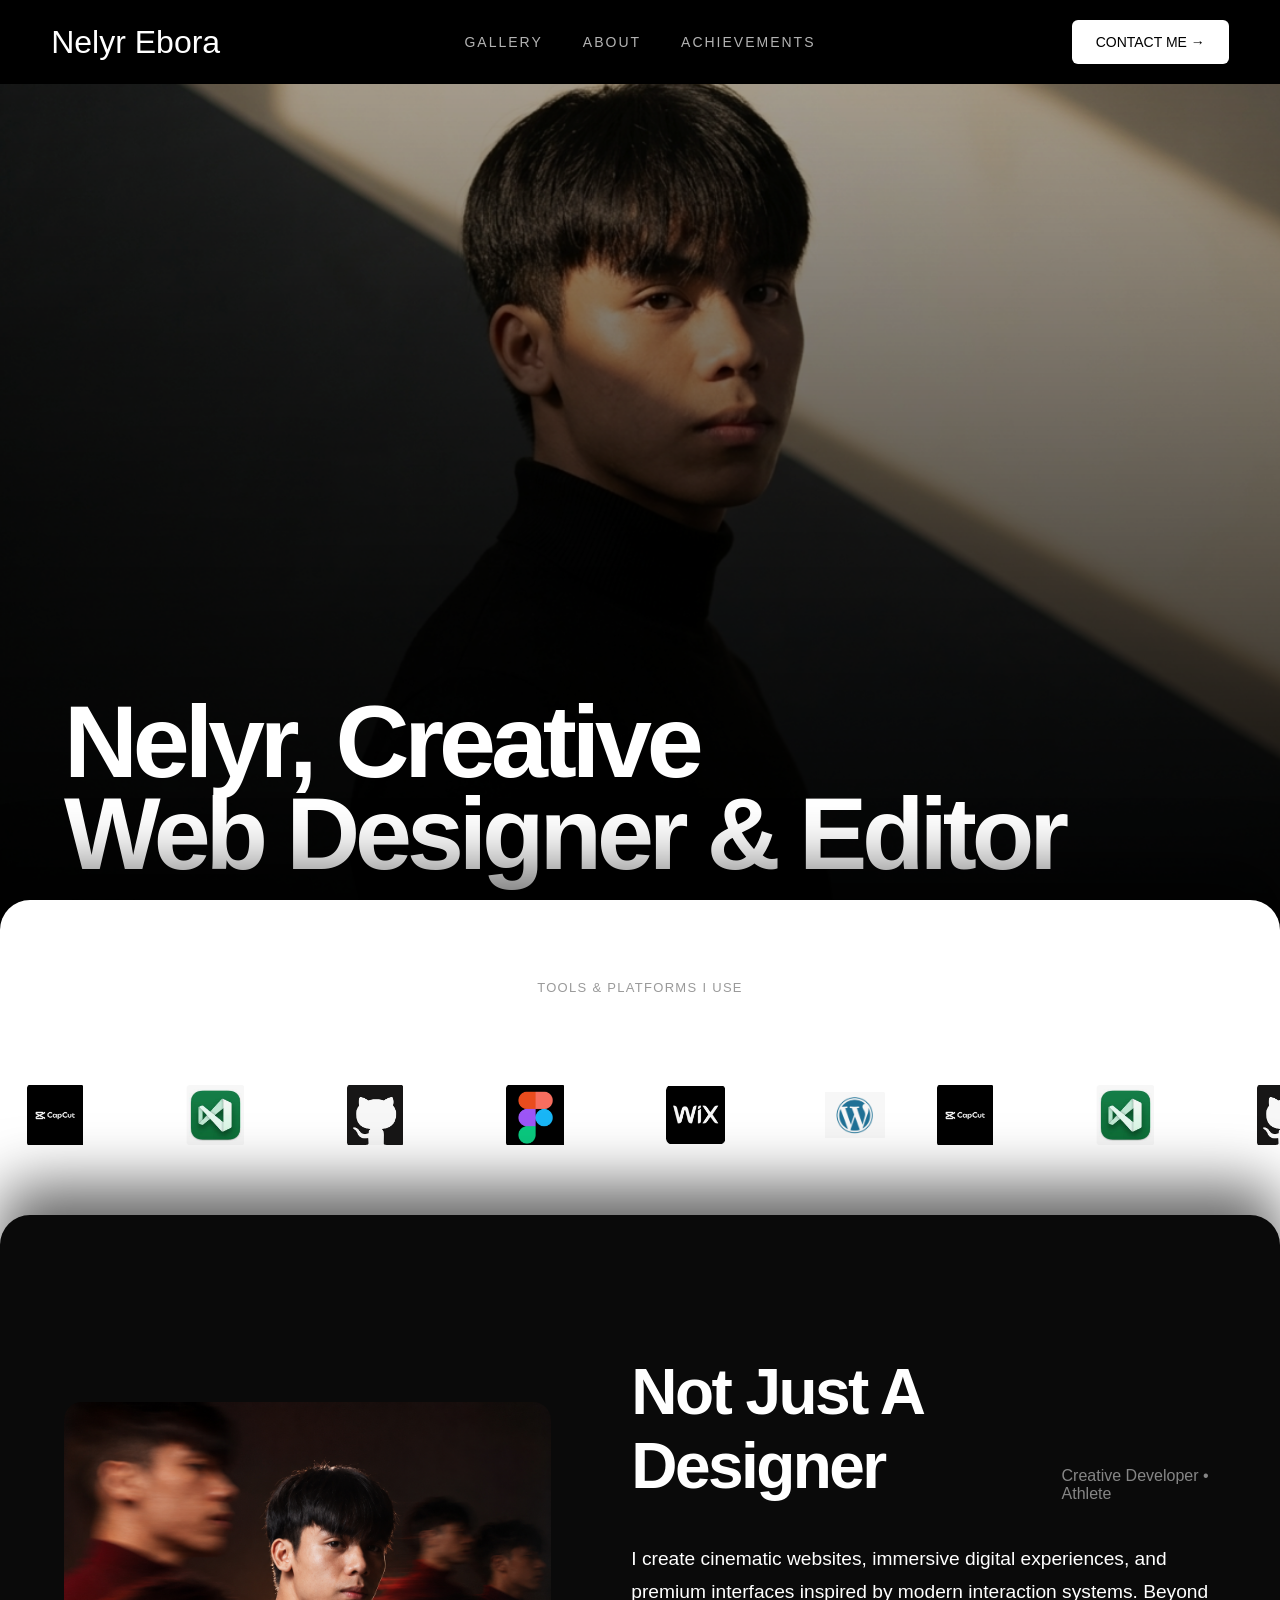
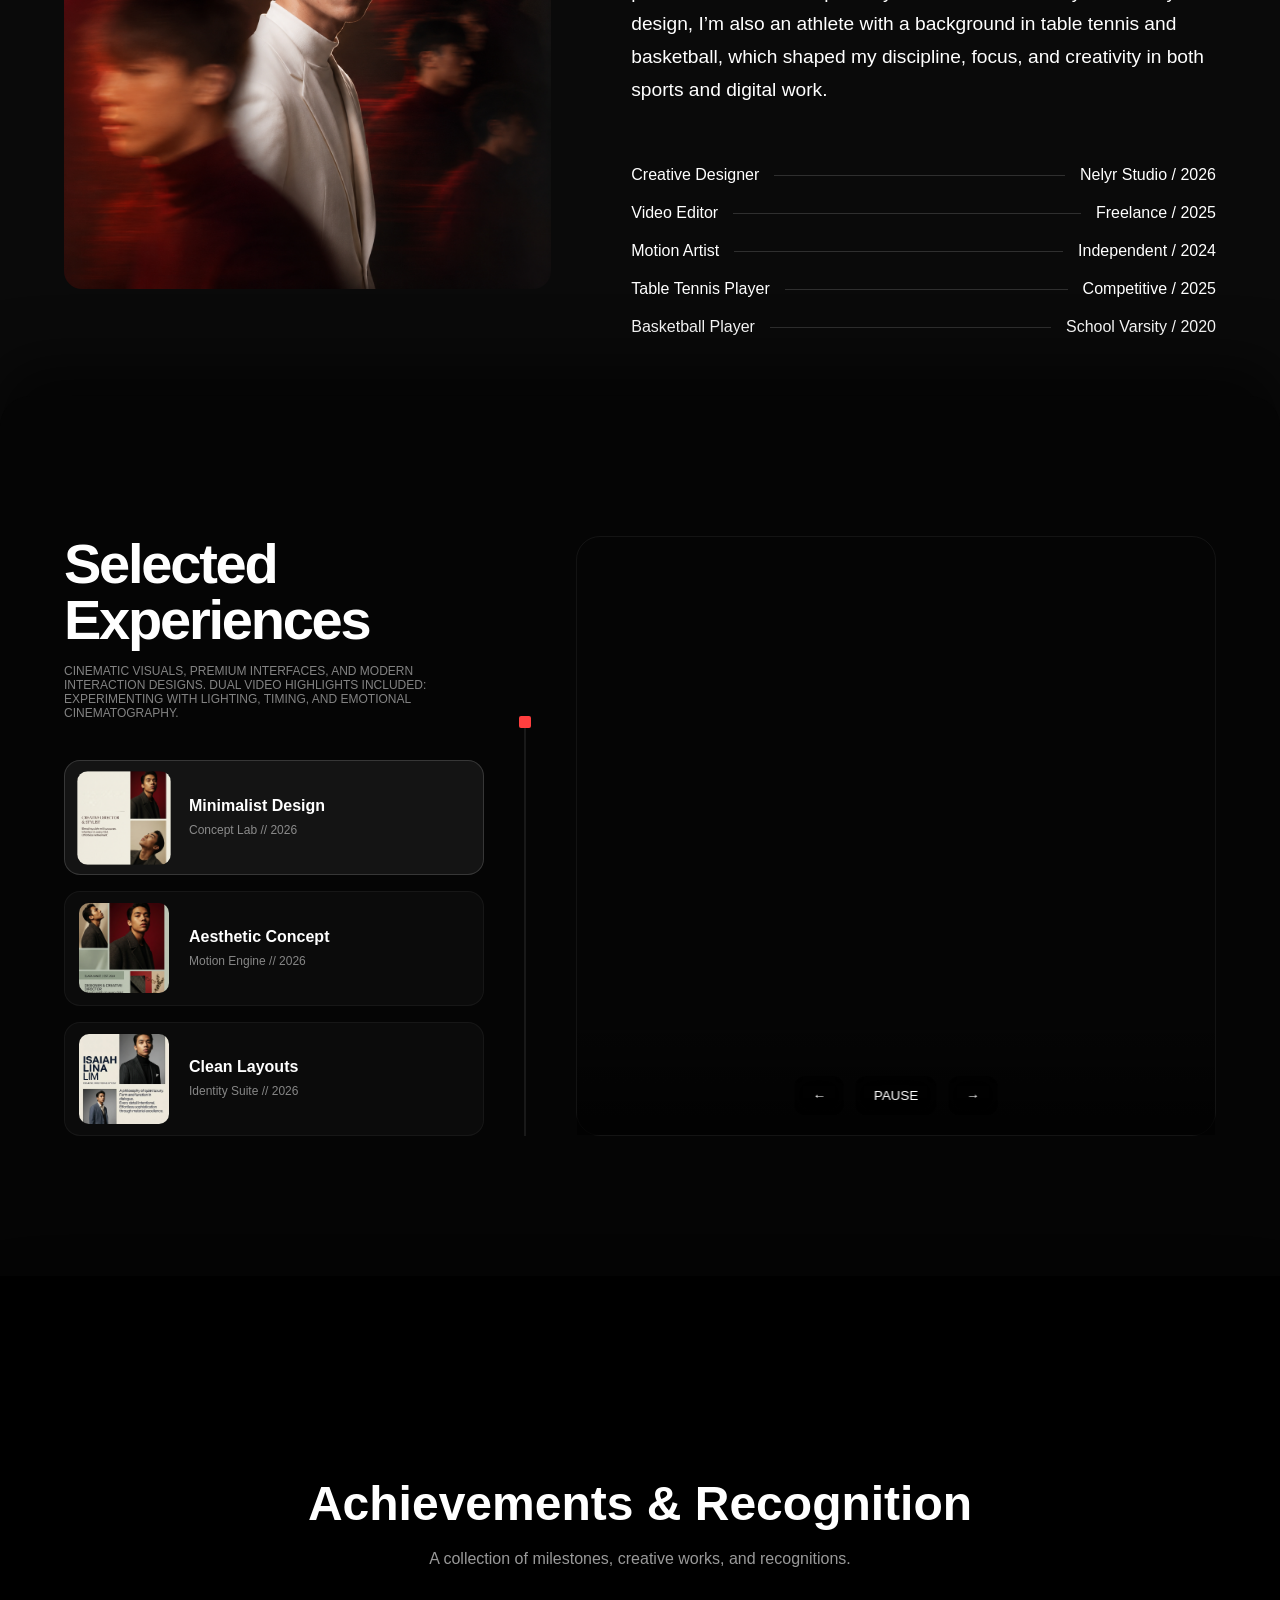
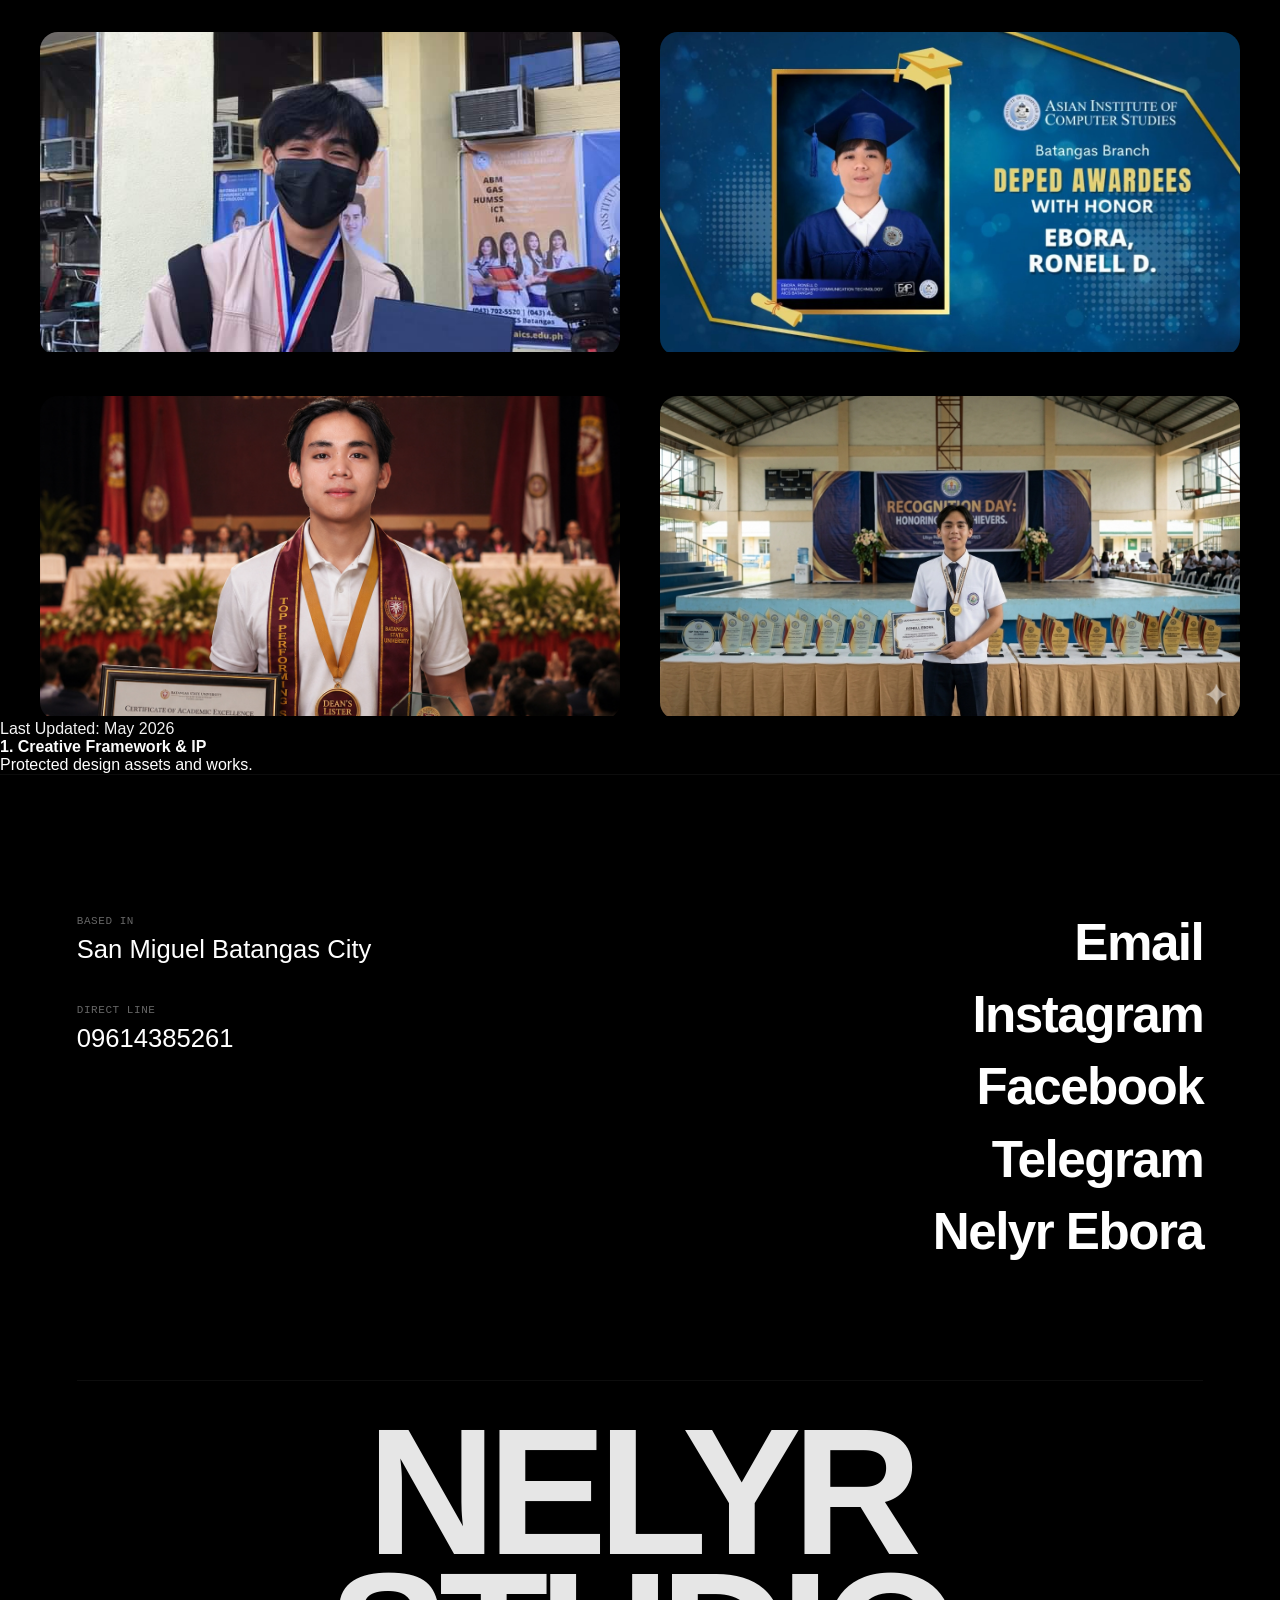
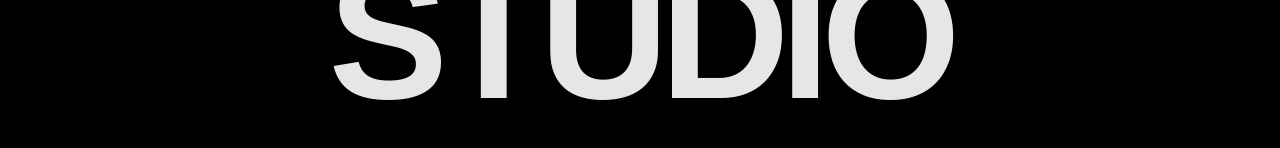
==== commit 3ed572b7: "home changes" ====
--- a/index.html
+++ b/index.html
@@ -38,25 +38,18 @@
     </nav>
 
     <!-- HERO -->
-    <header class="hero">
-
-        <img src="images/mark-g.png" alt="Hero Image" class="hero-image" />
-
-        <div class="hero-overlay"></div>
-
-        <div class="hero-title-wrapper">
-
-            <h1 class="reveal-text">
-                Nelyr, Creative
-            </h1>
-
-            <h1 class="reveal-text delay">
-                Web Designer & Editor
-            </h1>
-
-        </div>
-
-    </header>
+   <header class="hero">
+
+    <img src="images/mark-g.png" alt="Hero Image" class="hero-image" />
+    <div class="hero-overlay"></div>
+
+    <div class="hero-title-wrapper">
+        <h1 class="reveal-text">Nelyr, Creative</h1>
+        <h1 class="reveal-text delay">Web Designer & Editor</h1>
+        
+    </div>
+
+</header>
 
     <!-- TICKER -->
 
--- a/style.css
+++ b/style.css
@@ -110,16 +110,18 @@
 }
 
 /* HERO */
-
 .hero {
     position: relative;
     width: 100%;
-    height: 100vh; 
-    min-height: 600px;
+    /* 🔴 Gagawa nitong saktong 110% ng taas ng screen ng user para mas maluwag */
+    height: 110vh; 
+    min-height: 700px;
+    background-color: #000000;
     overflow: hidden;
     display: flex;
-    align-items: center;
-    justify-content: center;
+    flex-direction: column;
+    justify-content: flex-end; /* I-align ang lahat ng content sa pinaka-ibaba */
+    align-items: flex-start; /* I-align ang lahat sa kaliwa */
 }
 
 .hero-image{
@@ -144,25 +146,37 @@
     pointer-events:none;
 }
 
-.hero-title-wrapper{
-    position:relative;
-    z-index:2;
-    margin-left:5%;
-    margin-bottom:120px;
+.hero-title-wrapper {
+    width: 90%;
+    max-width: 1200px;
+    margin: 0 auto;
+    
+    /* 🟢 HETO ANG ACCELERATOR: */
+    /* Hihilahin natin paitaas ang text block gamit ang margin-top para pumatong sa hero image dulo */
+    margin-top: -60px; /* Bawasan ito mula -80px o -100px para mas bumaba */
+    
+    /* Naglalagay tayo ng hininga sa taas para lumubog ang text block */
+    padding-top: 40px; 
+    padding-bottom: 20px;
+    z-index: 10;
 }
 
 .ticker-section {
     position: relative;
     width: 100%;
-    background-color: #ffffff;
+    background-color: #ffffff; /* Isang solido at malinis na white base lang */
     
-    /* 🟢 HETO ANG ACCELERATOR: */
-    /* Kung may negative margin ka rito tulad ng margin-top: -50px, BURAHIN MO YUN. */
+    /* Dito natin gagawin ang unang swabe at premium na curve line */
+    border-radius: 40px 40px 0 0; 
+    
+    /* Kinokontrol ang agwat para lumitaw agad ang text pagkababa ng hero image */
+    padding: 0 0 100px 0; /* Burahin ang padding-top: 60px; */
     margin-top: 0 !important; 
     
-    /* Naglalagay tayo ng hininga sa taas para lumubog ang white border line */
-    padding-top: 60px; 
-    padding-bottom: 120px;
+    display: flex;
+    flex-direction: column;
+    align-items: center;
+    overflow: hidden;
 }
 
 .reveal-text{
@@ -1101,3 +1115,38 @@
     filter: brightness(1.15);
 }
 
+/* HERO SUBTITLE */
+.hero-subtitle {
+    font-size: 18px;
+    color: rgba(255, 255, 255, 0.6); /* Transparent white para hindi umagaw sa main title */
+    font-weight: 400;
+    max-width: 500px;
+    margin-top: 25px;
+    line-height: 1.6;
+}
+
+/* SCROLL INDICATOR ENGINE */
+.scroll-indicator {
+    position: absolute;
+    bottom: 30px;
+    left: 50%;
+    transform: translateX(-50%);
+    display: flex;
+    flex-direction: column;
+    align-items: center;
+    gap: 8px;
+    z-index: 10;
+}
+
+.scroll-indicator span {
+    font-size: 11px;
+    color: rgba(255, 255, 255, 0.4);
+    letter-spacing: 0.2em;
+    font-weight: 500;
+}
+
+@keyframes bounce {
+    0%, 20%, 50%, 80%, 100% { transform: translateY(0); }
+    40% { transform: translateY(-6px); }
+    60% { transform: translateY(-3px); }
+}
